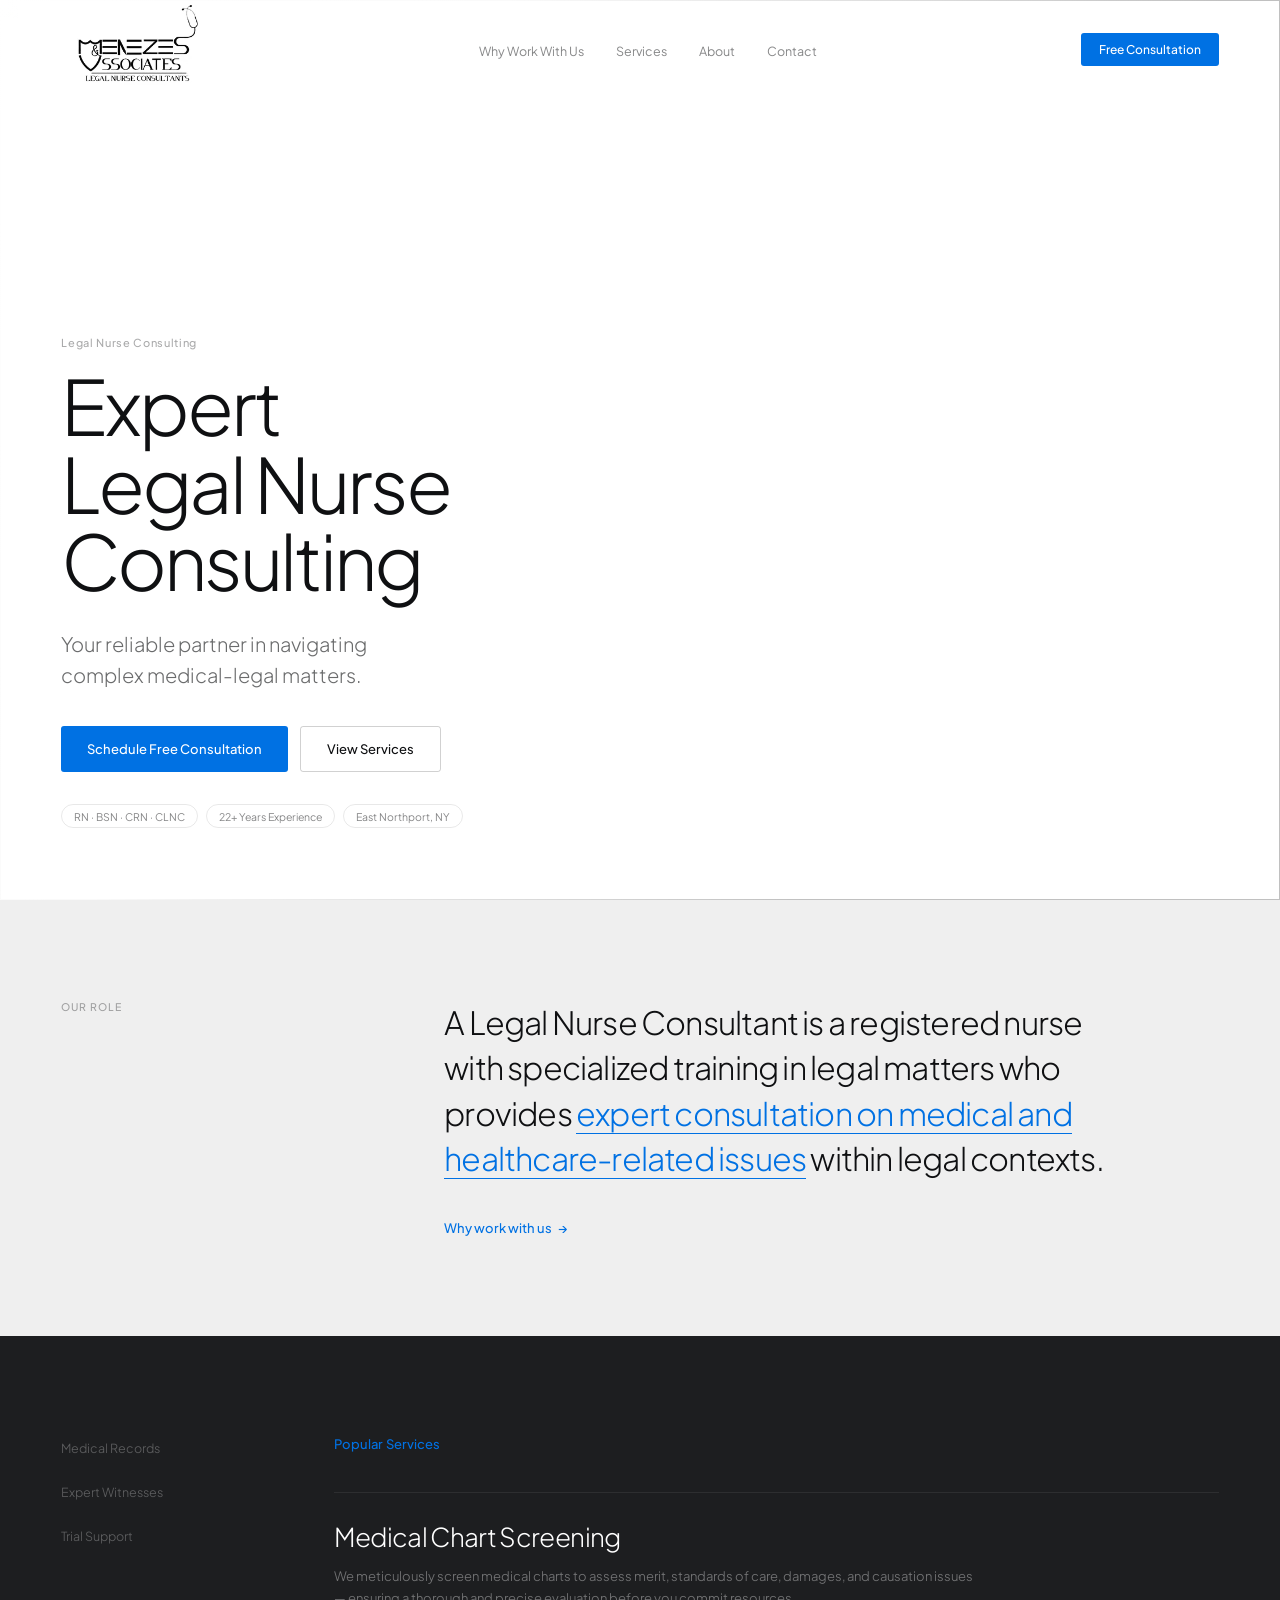
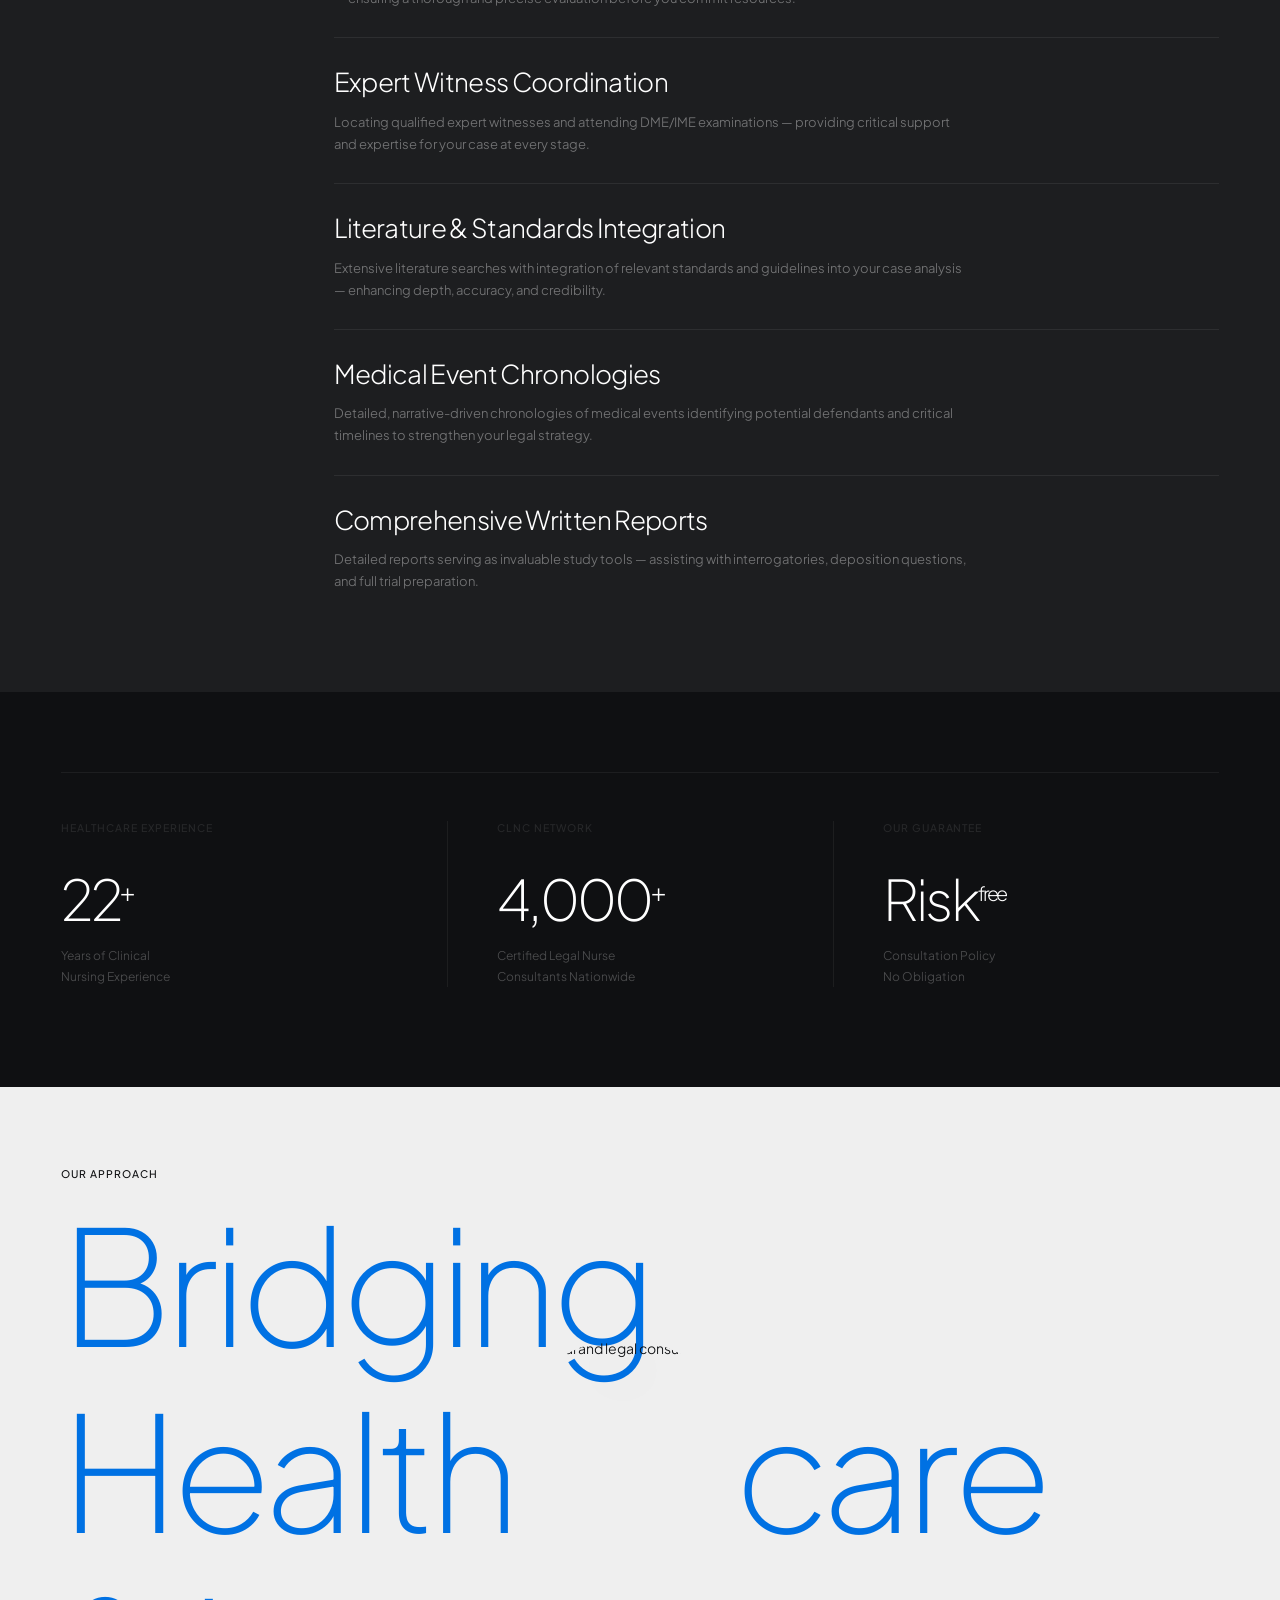
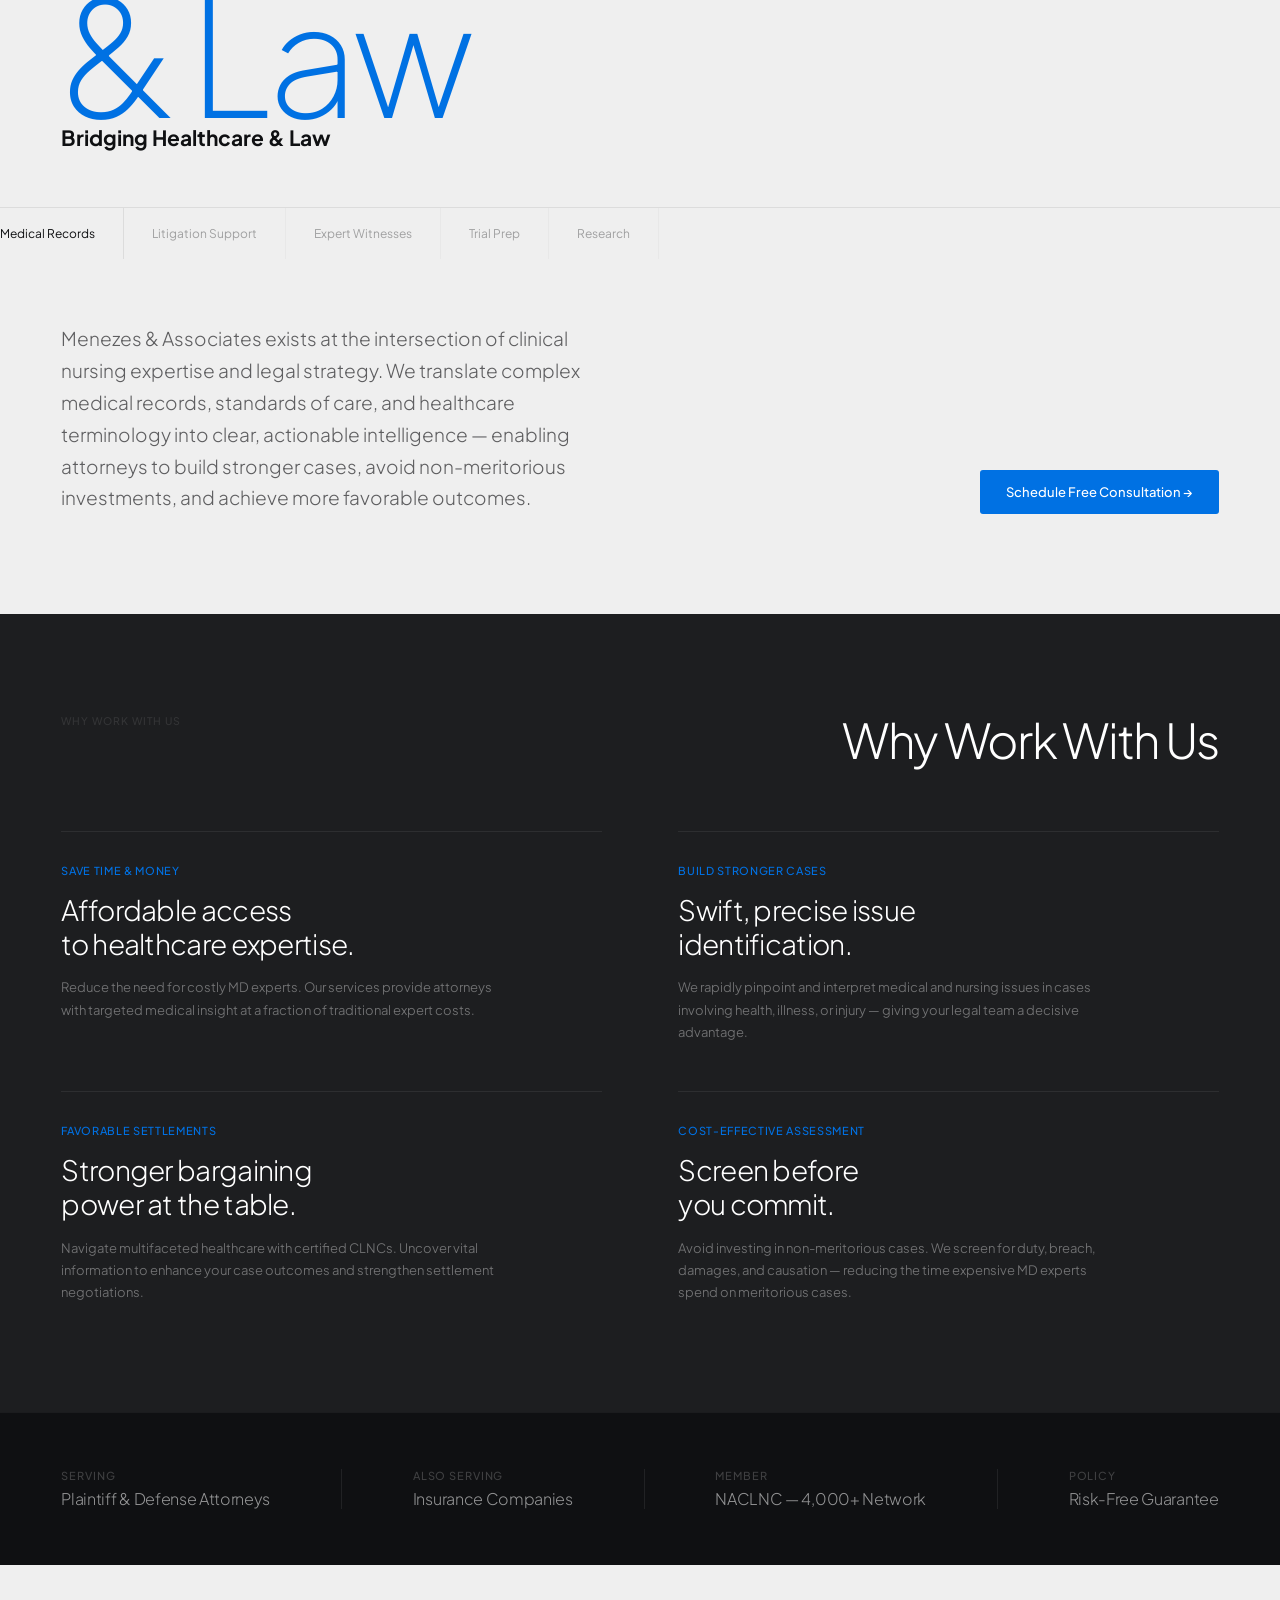
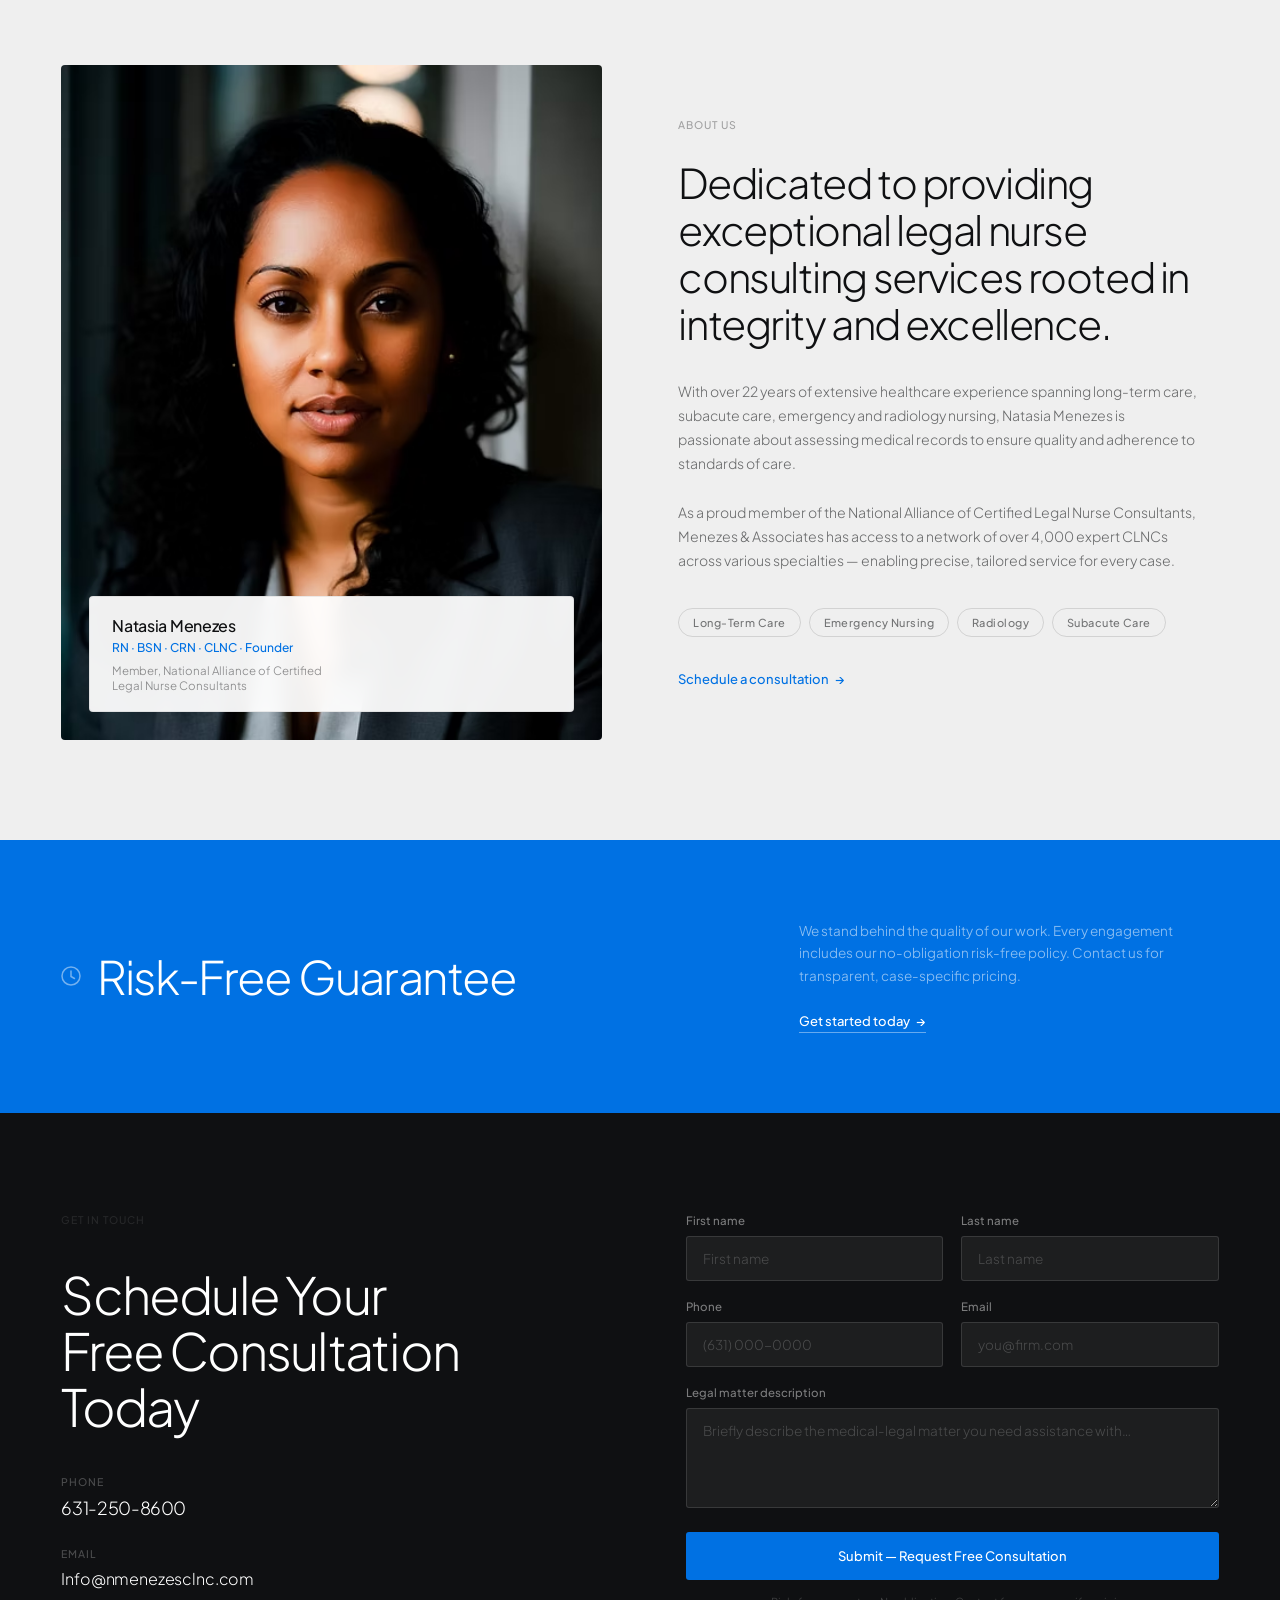
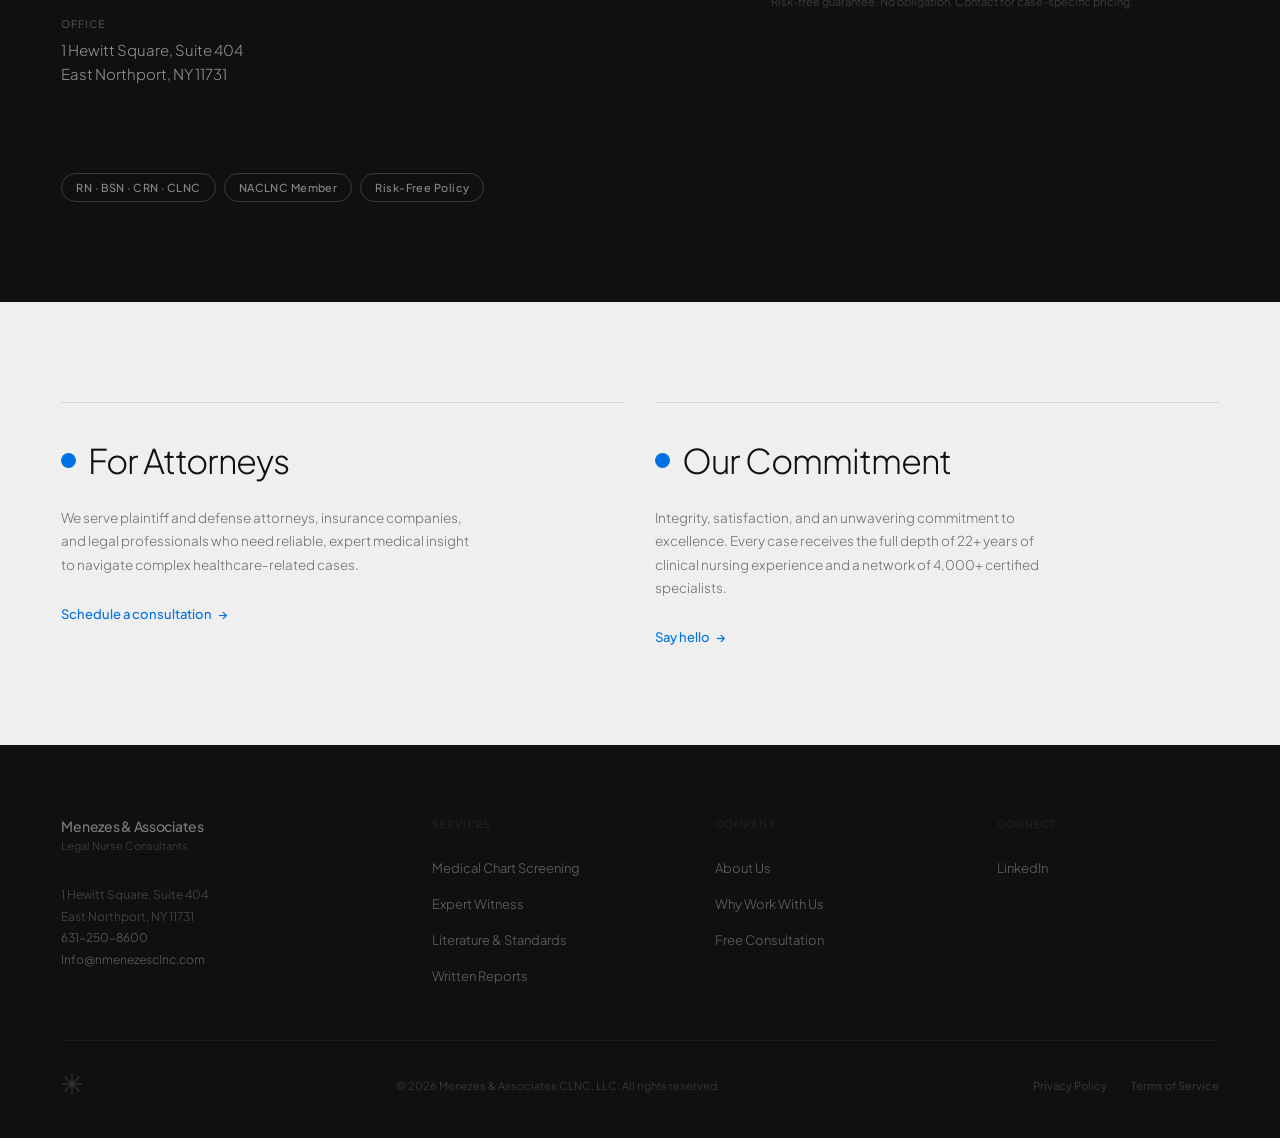
==== nmenezes/index.html @ a0b74c20 "Add files via upload" ====
<!DOCTYPE html>
<html lang="en">

<head>
  <meta charset="UTF-8">
  <meta name="viewport" content="width=device-width, initial-scale=1.0">
  <meta name="description"
    content="Menezes & Associates Legal Nurse Consultants — Expert medical-legal consultation bridging healthcare and the law. Over 22 years of clinical experience. East Northport, NY.">
  <meta property="og:title" content="Menezes & Associates — Expert Legal Nurse Consulting">
  <meta property="og:description"
    content="Your reliable partner in navigating complex medical-legal matters. Serving attorneys and legal professionals across New York.">
  <meta property="og:type" content="website">
  <meta name="twitter:card" content="summary_large_image">
  <title>Menezes & Associates — Expert Legal Nurse Consulting</title>

  <link rel="preconnect" href="https://fonts.googleapis.com">
  <link rel="preconnect" href="https://fonts.gstatic.com" crossorigin>
  <link
    href="https://fonts.googleapis.com/css2?family=Plus+Jakarta+Sans:ital,wght@0,200;0,300;0,400;0,500;0,600;1,300&display=swap"
    rel="stylesheet">

  <script src="https://cdn.tailwindcss.com"></script>
  <script>
    tailwind.config = {
      theme: {
        extend: {
          colors: {
            'm-blue': '#0071e3',
            'm-grey-dk': '#1d1e20',
            'm-grey-lt': '#efefef',
            'off-blk': '#0f1012',
            'off-wht': '#f2f2f4',
          },
          fontFamily: { base: ['"Plus Jakarta Sans"', 'sans-serif'] }
        }
      }
    }
  </script>

  <style>
    /* ── Tokens ── */
    :root {
      --color-blue: #0071e3;
      --color-greyDark: #1d1e20;
      --color-greyLight: #efefef;
      --color-offBlack: #0f1012;
      --color-offWhite: #f2f2f4;
      --color-white: #fff;
      --font-base: 'Plus Jakarta Sans', sans-serif;
      --header-height: 10rem;
      --outer: 4.7961630695vw;
    }

    *,
    *::before,
    *::after {
      box-sizing: border-box;
      margin: 0;
      padding: 0;
    }

    html {
      font-size: 10px;
      -webkit-font-smoothing: antialiased;
      scroll-behavior: smooth;
    }

    body {
      font-family: var(--font-base);
      font-size: 1.4rem;
      font-weight: 350;
      background-color: var(--color-greyLight);
      color: var(--color-offBlack);
      overscroll-behavior: none;
    }

    img {
      display: block;
      max-width: 100%;
      height: auto;
    }

    ul {
      list-style: none;
    }

    a {
      color: inherit;
      text-decoration: none;
    }

    /* ── Reveal ── */
    @media (prefers-reduced-motion: no-preference) {
      .reveal {
        opacity: 0;
        transform: translateY(22px);
        transition: opacity .75s cubic-bezier(.16, 1, .3, 1) var(--delay, 0ms),
          transform .75s cubic-bezier(.16, 1, .3, 1) var(--delay, 0ms);
      }

      .reveal.is-visible {
        opacity: 1;
        transform: translateY(0);
      }
    }

    @media (prefers-reduced-motion: reduce) {
      .reveal {
        opacity: 1;
        transform: none;
      }
    }

    /* ── Layout ── */
    .wrap {
      padding-left: var(--outer);
      padding-right: var(--outer);
    }

    /* ── Nav ── */
    .site-nav {
      position: fixed;
      inset: 0 0 auto 0;
      z-index: 100;
      height: var(--header-height);
      display: flex;
      align-items: center;
      justify-content: space-between;
      padding: 0 var(--outer);
      /* Start fully transparent — fades in when scrolled */
      background-color: transparent;
      backdrop-filter: none;
      -webkit-backdrop-filter: none;
      border-bottom: 1px solid transparent;
      transition: background-color .4s ease, backdrop-filter .4s ease,
        -webkit-backdrop-filter .4s ease, border-color .4s ease;
    }

    .site-nav.is-scrolled {
      background-color: rgba(239, 239, 239, 0.95);
      backdrop-filter: blur(14px);
      -webkit-backdrop-filter: blur(14px);
      border-bottom: 1px solid rgba(0, 0, 0, .06);
    }

    /* ── Logo ── */
    .nav-logo-link {
      display: flex;
      align-items: center;
      flex-shrink: 0;
      text-decoration: none;
    }

    .nav-logo-img {
      /* Source image is 272×159 px — display at proportional height that fits the nav */
      height: 9rem;
      /* 90px — comfortable legibility inside the 100px nav */
      width: auto;
      display: block;
      /* Invert white logo → dark so it reads on the light hero gradient and frosted grey nav */
      filter: invert(1);
      transition: opacity .18s;
    }

    .nav-logo-link:hover .nav-logo-img {
      opacity: .72;
    }

    /* On mobile, slightly smaller */
    @media (max-width: 767px) {
      .nav-logo-img {
        height: 7.5rem;
      }
    }

    .nav-links {
      display: flex;
      align-items: center;
      gap: 3.2rem;
    }

    .nav-links a {
      font-size: 1.25rem;
      font-weight: 400;
      color: var(--color-offBlack);
      opacity: .5;
      transition: opacity .18s;
    }

    .nav-links a:hover {
      opacity: 1;
    }

    .nav-cta {
      display: inline-flex;
      align-items: center;
      font-size: 1.2rem;
      font-weight: 500;
      color: var(--color-white);
      background: var(--color-blue);
      padding: .9rem 1.8rem;
      border-radius: .3rem;
      transition: opacity .18s;
    }

    .nav-cta:hover {
      opacity: .85;
    }

    /* Mobile */
    .hamburger {
      display: none;
      flex-direction: column;
      gap: 5px;
      background: none;
      border: none;
      cursor: pointer;
      padding: 6px;
    }

    .hamburger span {
      display: block;
      width: 20px;
      height: 1.5px;
      background: var(--color-offBlack);
      transition: transform .25s, opacity .25s;
    }

    @media (max-width: 860px) {

      .nav-links,
      .nav-cta {
        display: none;
      }

      .hamburger {
        display: flex;
      }
    }

    .mobile-menu {
      position: fixed;
      inset: var(--header-height) 0 0 0;
      z-index: 99;
      background-color: rgba(239, 239, 239, .97);
      backdrop-filter: blur(14px);
      display: flex;
      flex-direction: column;
      align-items: flex-start;
      gap: 3.2rem;
      padding: 4rem var(--outer);
      transform: translateX(100%);
      transition: transform .3s cubic-bezier(.16, 1, .3, 1);
    }

    .mobile-menu.open {
      transform: translateX(0);
    }

    .mobile-menu a {
      font-size: 2.2rem;
      font-weight: 300;
      letter-spacing: -.03em;
      color: var(--color-offBlack);
      opacity: .65;
      transition: opacity .18s;
    }

    .mobile-menu a:hover {
      opacity: 1;
    }

    .mobile-menu .mob-cta {
      font-size: 1.5rem;
      color: var(--color-white) !important;
      opacity: 1 !important;
      background: var(--color-blue);
      padding: 1.2rem 2.4rem;
      border-radius: .3rem;
    }

    /* ── Hero ── */
    .hero {
      /* No padding-top — image fills from absolute top, behind transparent nav */
      min-height: 100svh;
      background-color: var(--color-white);
      position: relative;
      overflow: hidden;
    }

    .hero-img-wrap {
      position: absolute;
      inset: 0;
    }

    .hero-img-wrap img {
      width: 100%;
      height: 100%;
      object-fit: cover;
      object-position: 70% 25%;
    }

    .hero-img-wrap::after {
      content: '';
      position: absolute;
      inset: 0;
      background: linear-gradient(115deg,
          rgba(255, 255, 255, 1.0) 0%,
          rgba(255, 255, 255, .92) 30%,
          rgba(255, 255, 255, .42) 55%,
          rgba(255, 255, 255, .0) 72%);
    }

    .hero-content {
      position: relative;
      z-index: 2;
      display: flex;
      flex-direction: column;
      justify-content: flex-end;
      /* Push text content below nav while image fills the full viewport */
      min-height: 100svh;
      padding-top: calc(var(--header-height) + 2rem);
      padding-bottom: 7.2rem;
    }

    /* ── Shared labels / atoms ── */
    .section-label {
      font-size: 1.05rem;
      font-weight: 500;
      letter-spacing: .09em;
      text-transform: uppercase;
      opacity: .35;
    }

    .tag {
      display: inline-block;
      font-size: 1.05rem;
      font-weight: 400;
      color: var(--color-offBlack);
      opacity: .5;
      padding: .45rem 1.2rem;
      border: 1px solid rgba(0, 0, 0, .18);
      border-radius: 10rem;
    }

    .tag-dark {
      display: inline-block;
      font-size: 1.05rem;
      font-weight: 400;
      color: rgba(255, 255, 255, .5);
      padding: .45rem 1.2rem;
      border: 1px solid rgba(255, 255, 255, .18);
      border-radius: 10rem;
    }

    .arrow-link {
      display: inline-flex;
      align-items: center;
      gap: .6rem;
      font-size: 1.3rem;
      font-weight: 500;
      color: var(--color-blue);
      transition: gap .18s;
    }

    .arrow-link:hover {
      gap: 1.2rem;
    }

    .arrow-link-wht {
      color: var(--color-white);
      border-bottom: 1px solid rgba(255, 255, 255, .4);
      padding-bottom: .3rem;
    }

    .btn-blue {
      display: inline-flex;
      align-items: center;
      gap: .8rem;
      font-family: var(--font-base);
      font-size: 1.3rem;
      font-weight: 500;
      color: var(--color-white);
      background: var(--color-blue);
      padding: 1.4rem 2.6rem;
      border: none;
      border-radius: .3rem;
      cursor: pointer;
      text-decoration: none;
      transition: opacity .18s;
    }

    .btn-blue:hover {
      opacity: .84;
    }

    .btn-outline-wht {
      display: inline-flex;
      align-items: center;
      gap: .8rem;
      font-family: var(--font-base);
      font-size: 1.3rem;
      font-weight: 500;
      color: var(--color-white);
      padding: 1.4rem 2.6rem;
      border: 1.5px solid rgba(255, 255, 255, .4);
      border-radius: .3rem;
      cursor: pointer;
      text-decoration: none;
      transition: border-color .18s;
    }

    .btn-outline-wht:hover {
      border-color: rgba(255, 255, 255, .9);
    }

    /* ── Service items ── */
    .service-item {
      border-top: 1px solid rgba(255, 255, 255, .07);
      padding-top: 2.8rem;
    }

    .service-item+.service-item {
      margin-top: 2.8rem;
    }

    /* ── Stat cols ── */
    .stat-col+.stat-col {
      border-left: 1px solid rgba(255, 255, 255, .06);
      padding-left: calc(var(--outer) * .8);
    }

    /* ── Display type section ── */
    .display-giant {
      font-size: clamp(6.8rem, 12.5vw, 17rem);
      font-weight: 200;
      line-height: .88;
      letter-spacing: -.045em;
      color: var(--color-blue);
      user-select: none;
    }

    /* ── Tab bar ── */
    .tab-bar {
      display: flex;
      border-top: 1px solid rgba(0, 0, 0, .08);
      overflow-x: auto;
      scrollbar-width: none;
    }

    .tab-bar::-webkit-scrollbar {
      display: none;
    }

    .tab-btn {
      flex-shrink: 0;
      font-family: var(--font-base);
      font-size: 1.2rem;
      font-weight: 400;
      color: var(--color-offBlack);
      opacity: .35;
      padding: 1.8rem 2.8rem;
      background: none;
      border: none;
      border-right: 1px solid rgba(0, 0, 0, .08);
      cursor: pointer;
      transition: opacity .18s;
    }

    .tab-btn:first-child {
      border-left: none;
      padding-left: 0;
    }

    .tab-btn.active,
    .tab-btn:hover {
      opacity: 1;
    }

    /* ── Why cards ── */
    .why-card {
      border-top: 1px solid rgba(255, 255, 255, .07);
      padding-top: 3.2rem;
      padding-bottom: .8rem;
    }

    /* ── Form ── */
    .form-field {
      display: flex;
      flex-direction: column;
      gap: .8rem;
    }

    .form-field label {
      font-size: 1.15rem;
      font-weight: 500;
      color: rgba(255, 255, 255, .45);
    }

    .form-field input,
    .form-field textarea,
    .form-field select {
      font-family: var(--font-base);
      font-size: 1.35rem;
      font-weight: 300;
      color: var(--color-white);
      background: rgba(255, 255, 255, .06);
      border: 1.5px solid rgba(255, 255, 255, .12);
      border-radius: .3rem;
      padding: 1.3rem 1.6rem;
      outline: none;
      width: 100%;
      transition: border-color .18s;
      -webkit-appearance: none;
      appearance: none;
    }

    .form-field input::placeholder,
    .form-field textarea::placeholder {
      color: rgba(255, 255, 255, .2);
    }

    .form-field input:focus,
    .form-field textarea:focus,
    .form-field select:focus {
      border-color: rgba(0, 113, 227, .7);
    }

    .form-field textarea {
      resize: vertical;
      min-height: 10rem;
    }

    /* ── Blue section ── */
    .blue-section {
      background-color: var(--color-blue);
    }

    /* ── Mobile responsive ── */
    @media (max-width: 767px) {
      :root {
        --outer: 5.5vw;
      }

      /* All 2-col grids → single column */
      .g-2col,
      .g-services,
      .g-approach,
      .g-about,
      .g-contact,
      .g-attorney,
      .g-approach-desc {
        grid-template-columns: 1fr !important;
        gap: 4rem !important;
      }

      /* Services sidebar hidden on mobile */
      .services-sidebar {
        display: none !important;
      }

      /* Stats: single column */
      .g-stats {
        grid-template-columns: 1fr !important;
      }

      .stat-col+.stat-col {
        border-left: none !important;
        padding-left: 0 !important;
        border-top: 1px solid rgba(255, 255, 255, .07) !important;
        padding-top: 3.2rem !important;
        margin-top: 1.6rem !important;
      }

      /* Why work: single column */
      .g-why {
        grid-template-columns: 1fr !important;
      }

      .why-card {
        margin-top: 0 !important;
      }

      /* Trust strip: stack */
      .trust-inner {
        flex-direction: column !important;
        gap: 2.4rem !important;
      }

      .trust-div {
        display: none !important;
      }

      /* Form inline rows: single column */
      .form-row {
        grid-template-columns: 1fr !important;
        gap: 1.4rem !important;
      }

      /* Footer grid: 2-col on mobile */
      .g-footer {
        grid-template-columns: 1fr 1fr !important;
        gap: 3.2rem !important;
      }

      /* Display type section: shrink font */
      .display-giant {
        font-size: clamp(4rem, 10.5vw, 7rem) !important;
      }

      /* Approach description: stack */
      .g-approach-desc {
        grid-template-columns: 1fr !important;
        gap: 3.2rem !important;
      }

      .approach-cta-wrap {
        justify-content: flex-start !important;
      }

      /* About portrait: square crop on mobile */
      .about-portrait {
        aspect-ratio: 3 / 4 !important;
      }

      /* Credential badge: leave portrait, appear just below it on mobile */
      .about-badge {
        position: relative !important;
        bottom: auto !important;
        left: auto !important;
        right: auto !important;
        margin: -5.6rem 1.6rem 0 !important;
        padding: 1.4rem 1.8rem !important;
        box-shadow: 0 6px 28px rgba(0, 0, 0, .1);
      }

      /* Hero: ensure text is fully visible */
      .hero-content {
        padding-bottom: 5.6rem;
      }

      /* Sections: tighter padding on mobile */
      .sect-pad {
        padding-top: 7.2rem !important;
        padding-bottom: 7.2rem !important;
      }

      /* Nav logo: already handled by the dedicated media query above */

      /* Contact info: smaller type */
      .contact-phone {
        font-size: 1.5rem !important;
      }

      .contact-email {
        font-size: 1.35rem !important;
      }

      /* Credential badges: wrap freely */
      .cred-row {
        flex-wrap: wrap !important;
        gap: .6rem !important;
      }
    }

    @media (max-width: 520px) {
      .g-footer {
        grid-template-columns: 1fr !important;
      }

      .footer-legal {
        flex-direction: column !important;
        align-items: flex-start !important;
        gap: 1.2rem !important;
      }
    }

    /* ── Credential badge ── */
    .cred-badge {
      display: inline-flex;
      align-items: center;
      gap: .8rem;
      font-size: 1.1rem;
      font-weight: 500;
      letter-spacing: .04em;
      color: rgba(15, 16, 18, .55);
      padding: .7rem 1.4rem;
      border: 1px solid rgba(0, 0, 0, .12);
      border-radius: 10rem;
    }

    .cred-badge-wht {
      color: rgba(255, 255, 255, .5);
      border-color: rgba(255, 255, 255, .18);
    }
  </style>
</head>

<body>

  <!-- ====================================================================
       NAVIGATION
       ==================================================================== -->
  <header class="site-nav" id="site-header">

    <a href="./index.html" class="nav-logo-link" aria-label="Menezes &amp; Associates — Home">
      <img src="./images/Logo_shadow_white.avif" alt="Menezes &amp; Associates Legal Nurse Consultants"
        class="nav-logo-img">
    </a>

    <nav aria-label="Primary">
      <ul class="nav-links">
        <li><a href="#why">Why Work With Us</a></li>
        <li><a href="#services">Services</a></li>
        <li><a href="#about">About</a></li>
        <li><a href="#contact">Contact</a></li>
      </ul>
    </nav>

    <a href="#contact" class="nav-cta">Free Consultation</a>

    <button class="hamburger" id="hamburger" aria-label="Open menu" aria-expanded="false">
      <span></span><span></span><span></span>
    </button>
  </header>

  <nav class="mobile-menu" id="mobile-menu" aria-hidden="true">
    <a href="#why">Why Work With Us</a>
    <a href="#services">Services</a>
    <a href="#about">About</a>
    <a href="#contact">Contact</a>
    <a href="#contact" class="mob-cta">Free Consultation</a>
  </nav>

  <main>

    <!-- ====================================================================
         HERO
         ==================================================================== -->
    <section class="hero" aria-label="Hero">

      <div class="hero-img-wrap" aria-hidden="true">
        <img src="./images/b6176a_ec1d0b5979354c5b90af62c418ccef4f~mv2.avif" alt="" fetchpriority="high">
      </div>

      <div class="hero-content wrap">
        <p
          style="font-size:1.1rem;font-weight:500;letter-spacing:.06em;color:var(--color-offBlack);opacity:.35;margin-bottom:1.8rem;">
          Legal Nurse Consulting
        </p>
        <h1
          style="font-size:clamp(3.8rem,6.4vw,7.6rem);font-weight:300;letter-spacing:-.04em;line-height:1.02;color:var(--color-offBlack);margin-bottom:2.8rem;max-width:70rem;">
          Expert<br>Legal Nurse<br>Consulting
        </h1>
        <p
          style="font-size:clamp(1.5rem,1.9vw,2rem);font-weight:300;color:rgba(15,16,18,.62);line-height:1.55;max-width:48rem;margin-bottom:3.6rem;">
          Your reliable partner in navigating<br>complex medical-legal matters.
        </p>
        <div style="display:flex;flex-wrap:wrap;gap:1.2rem;margin-bottom:3.2rem;">
          <a href="#contact" class="btn-blue">Schedule Free Consultation</a>
          <a href="#services"
            style="display:inline-flex;align-items:center;gap:.8rem;font-family:var(--font-base);font-size:1.3rem;font-weight:500;color:var(--color-offBlack);padding:1.4rem 2.6rem;border:1.5px solid rgba(0,0,0,.18);border-radius:.3rem;text-decoration:none;transition:border-color .18s;"
            onmouseover="this.style.borderColor='rgba(0,0,0,.55)'"
            onmouseout="this.style.borderColor='rgba(0,0,0,.18)'">View Services</a>
        </div>
        <div style="display:flex;flex-wrap:wrap;gap:.8rem;">
          <span class="tag">RN · BSN · CRN · CLNC</span>
          <span class="tag">22+ Years Experience</span>
          <span class="tag">East Northport, NY</span>
        </div>
      </div>

    </section>

    <!-- ====================================================================
         MISSION / INTRO
         ==================================================================== -->
    <section style="background-color:var(--color-greyLight);padding:10rem 0;" aria-label="Mission">
      <div class="wrap g-2col"
        style="display:grid;grid-template-columns:1fr 2.2fr;gap:2.4vw;align-items:start;max-width:1800px;">

        <div class="reveal">
          <p class="section-label">Our Role</p>
        </div>

        <div class="reveal" style="--delay:80ms;">
          <p
            style="font-size:clamp(1.9rem,2.6vw,3.2rem);font-weight:300;line-height:1.42;letter-spacing:-.025em;color:var(--color-offBlack);margin-bottom:3.6rem;max-width:68rem;">
            A Legal Nurse Consultant is a registered nurse with specialized training in legal matters who provides
            <a href="#services" style="color:var(--color-blue);border-bottom:1px solid currentColor;">expert
              consultation on medical and healthcare-related issues</a>
            within legal contexts.
          </p>
          <a href="#why" class="arrow-link">
            Why work with us <span aria-hidden="true">→</span>
          </a>
        </div>

      </div>
    </section>

    <!-- ====================================================================
         SERVICES
         ==================================================================== -->
    <section id="services" style="background-color:var(--color-greyDark);padding:10rem 0;"
      aria-labelledby="services-heading">
      <div class="wrap g-services"
        style="display:grid;grid-template-columns:18rem 1fr;gap:calc(2.4vw * 3);max-width:1800px;">

        <nav aria-label="Service categories" class="reveal services-sidebar">
          <ul style="display:flex;flex-direction:column;gap:2.8rem;padding-top:.4rem;">
            <li style="font-size:1.25rem;color:rgba(255,255,255,.28);">Medical Records</li>
            <li style="font-size:1.25rem;color:rgba(255,255,255,.28);">Expert Witnesses</li>
            <li style="font-size:1.25rem;color:rgba(255,255,255,.28);">Trial Support</li>
          </ul>
        </nav>

        <div class="reveal" style="--delay:80ms;">
          <p id="services-heading"
            style="font-size:1.3rem;font-weight:500;color:var(--color-blue);margin-bottom:4rem;letter-spacing:.01em;">
            Popular Services</p>
          <ul>

            <li class="service-item">
              <p
                style="font-size:clamp(1.6rem,2.2vw,2.6rem);font-weight:300;color:var(--color-white);letter-spacing:-.025em;line-height:1.25;margin-bottom:1.2rem;">
                Medical Chart Screening</p>
              <p style="font-size:1.3rem;color:rgba(255,255,255,.38);line-height:1.7;max-width:64rem;">We meticulously
                screen medical charts to assess merit, standards of care, damages, and causation issues — ensuring a
                thorough and precise evaluation before you commit resources.</p>
            </li>

            <li class="service-item">
              <p
                style="font-size:clamp(1.6rem,2.2vw,2.6rem);font-weight:300;color:var(--color-white);letter-spacing:-.025em;line-height:1.25;margin-bottom:1.2rem;">
                Expert Witness Coordination</p>
              <p style="font-size:1.3rem;color:rgba(255,255,255,.38);line-height:1.7;max-width:64rem;">Locating
                qualified expert witnesses and attending DME/IME examinations — providing critical support and expertise
                for your case at every stage.</p>
            </li>

            <li class="service-item">
              <p
                style="font-size:clamp(1.6rem,2.2vw,2.6rem);font-weight:300;color:var(--color-white);letter-spacing:-.025em;line-height:1.25;margin-bottom:1.2rem;">
                Literature &amp; Standards Integration</p>
              <p style="font-size:1.3rem;color:rgba(255,255,255,.38);line-height:1.7;max-width:64rem;">Extensive
                literature searches with integration of relevant standards and guidelines into your case analysis —
                enhancing depth, accuracy, and credibility.</p>
            </li>

            <li class="service-item">
              <p
                style="font-size:clamp(1.6rem,2.2vw,2.6rem);font-weight:300;color:var(--color-white);letter-spacing:-.025em;line-height:1.25;margin-bottom:1.2rem;">
                Medical Event Chronologies</p>
              <p style="font-size:1.3rem;color:rgba(255,255,255,.38);line-height:1.7;max-width:64rem;">Detailed,
                narrative-driven chronologies of medical events identifying potential defendants and critical timelines
                to strengthen your legal strategy.</p>
            </li>

            <li class="service-item">
              <p
                style="font-size:clamp(1.6rem,2.2vw,2.6rem);font-weight:300;color:var(--color-white);letter-spacing:-.025em;line-height:1.25;margin-bottom:1.2rem;">
                Comprehensive Written Reports</p>
              <p style="font-size:1.3rem;color:rgba(255,255,255,.38);line-height:1.7;max-width:64rem;">Detailed reports
                serving as invaluable study tools — assisting with interrogatories, deposition questions, and full trial
                preparation.</p>
            </li>

          </ul>
        </div>

      </div>
    </section>

    <!-- ====================================================================
         NETWORK STATS
         ==================================================================== -->
    <section style="background-color:var(--color-offBlack);padding:8rem 0 10rem;">
      <div class="wrap" style="max-width:1800px;">
        <div class="g-stats"
          style="display:grid;grid-template-columns:repeat(3,1fr);gap:0;border-top:1px solid rgba(255,255,255,.06);padding-top:4.8rem;">

          <div class="reveal stat-col" style="padding-right:calc(var(--outer)*.8);">
            <p class="section-label" style="color:rgba(255,255,255,.28);margin-bottom:3.6rem;">Healthcare Experience</p>
            <p
              style="font-size:clamp(3.2rem,4.5vw,5.6rem);font-weight:200;letter-spacing:-.05em;line-height:1;color:var(--color-white);">
              22<sup style="font-size:.45em;vertical-align:super;font-weight:300;">+</sup></p>
            <p style="font-size:1.2rem;color:rgba(255,255,255,.25);margin-top:2rem;line-height:1.7;">Years of
              Clinical<br>Nursing Experience</p>
          </div>

          <div class="reveal stat-col"
            style="--delay:80ms;padding-left:calc(var(--outer)*.8);padding-right:calc(var(--outer)*.8);">
            <p class="section-label" style="color:rgba(255,255,255,.28);margin-bottom:3.6rem;">CLNC Network</p>
            <p
              style="font-size:clamp(3.2rem,4.5vw,5.6rem);font-weight:200;letter-spacing:-.05em;line-height:1;color:var(--color-white);">
              4,000<sup style="font-size:.45em;vertical-align:super;font-weight:300;">+</sup></p>
            <p style="font-size:1.2rem;color:rgba(255,255,255,.25);margin-top:2rem;line-height:1.7;">Certified Legal
              Nurse<br>Consultants Nationwide</p>
          </div>

          <div class="reveal stat-col" style="--delay:160ms;padding-left:calc(var(--outer)*.8);">
            <p class="section-label" style="color:rgba(255,255,255,.28);margin-bottom:3.6rem;">Our Guarantee</p>
            <p
              style="font-size:clamp(3.2rem,4.5vw,5.6rem);font-weight:200;letter-spacing:-.05em;line-height:1;color:var(--color-white);">
              Risk<sup style="font-size:.35em;vertical-align:super;font-weight:300;">free</sup></p>
            <p style="font-size:1.2rem;color:rgba(255,255,255,.25);margin-top:2rem;line-height:1.7;">Consultation
              Policy<br>No Obligation</p>
          </div>

        </div>
      </div>
    </section>

    <!-- ====================================================================
         DISPLAY TYPE — "BRIDGING HEALTHCARE & LAW"
         ==================================================================== -->
    <section style="background-color:var(--color-greyLight);padding-top:8rem;" aria-label="Approach">

      <div class="wrap" style="margin-bottom:3.2rem;">
        <p class="section-label reveal">Our Approach</p>
      </div>

      <div class="wrap" style="position:relative;overflow:visible;">
        <div class="display-giant reveal" aria-hidden="true">Bridging</div>

        <div style="position:relative;display:flex;align-items:center;">
          <div class="display-giant reveal" style="--delay:60ms;" aria-hidden="true">Health</div>

          <div class="reveal"
            style="--delay:100ms;position:relative;z-index:2;width:clamp(13rem,18vw,24rem);flex-shrink:0;margin:0 -.5rem;transform:translateY(-6%);">
            <img src="https://images.unsplash.com/photo-1505751172876-fa1923c5c528?w=600&q=80&auto=format&fit=crop"
              alt="Medical and legal consultation" loading="lazy" width="600" height="600"
              style="width:100%;aspect-ratio:1;object-fit:cover;border-radius:50%;filter:drop-shadow(0 20px 44px rgba(0,0,0,.15));">
          </div>

          <div class="display-giant reveal" style="--delay:80ms;" aria-hidden="true">care</div>
        </div>

        <div class="display-giant reveal" style="--delay:120ms;" aria-hidden="true">&amp; Law</div>

        <h2 class="sr-only">Bridging Healthcare &amp; Law</h2>
      </div>

      <!-- Approach tabs -->
      <div class="tab-bar reveal" style="margin-top:5.6rem;--delay:140ms;" role="tablist"
        aria-label="Approach categories">
        <button class="tab-btn active" role="tab" aria-selected="true">Medical Records</button>
        <button class="tab-btn" role="tab" aria-selected="false">Litigation Support</button>
        <button class="tab-btn" role="tab" aria-selected="false">Expert Witnesses</button>
        <button class="tab-btn" role="tab" aria-selected="false">Trial Prep</button>
        <button class="tab-btn" role="tab" aria-selected="false">Research</button>
      </div>
    </section>

    <!-- ====================================================================
         APPROACH DESCRIPTION
         ==================================================================== -->
    <section style="background-color:var(--color-greyLight);padding:6.4rem 0 10rem;">
      <div class="wrap g-approach-desc"
        style="display:grid;grid-template-columns:1fr 1fr;gap:calc(2.4vw * 2.5);align-items:end;max-width:1800px;">
        <p class="reveal"
          style="font-size:clamp(1.4rem,1.75vw,1.9rem);font-weight:300;line-height:1.68;color:rgba(15,16,18,.65);max-width:55rem;">
          Menezes &amp; Associates exists at the intersection of clinical nursing expertise and legal strategy. We
          translate complex medical records, standards of care, and healthcare terminology into clear, actionable
          intelligence — enabling attorneys to build stronger cases, avoid non-meritorious investments, and achieve more
          favorable outcomes.
        </p>
        <div class="reveal approach-cta-wrap"
          style="--delay:80ms;display:flex;justify-content:flex-end;align-items:flex-end;">
          <a href="#contact" class="btn-blue">Schedule Free Consultation →</a>
        </div>
      </div>
    </section>

    <!-- ====================================================================
         WHY WORK WITH US
         ==================================================================== -->
    <section id="why" style="background-color:var(--color-greyDark);padding:10rem 0;" aria-labelledby="why-heading">
      <div class="wrap" style="max-width:1800px;">

        <div
          style="display:flex;align-items:flex-start;justify-content:space-between;flex-wrap:wrap;gap:2.4rem;margin-bottom:6.4rem;">
          <p class="section-label" style="color:rgba(255,255,255,.28);">Why Work With Us</p>
          <h2 id="why-heading" class="reveal"
            style="font-size:clamp(2.6rem,3.8vw,4.8rem);font-weight:300;letter-spacing:-.035em;line-height:1.1;color:var(--color-white);max-width:56rem;">
            Why Work With Us
          </h2>
        </div>

        <div class="g-why" style="display:grid;grid-template-columns:repeat(2,1fr);gap:0 calc(2.4vw * 2.5);">

          <div class="why-card reveal">
            <p
              style="font-size:1.1rem;font-weight:500;letter-spacing:.06em;text-transform:uppercase;color:var(--color-blue);margin-bottom:1.6rem;">
              Save Time &amp; Money</p>
            <h3
              style="font-size:clamp(1.8rem,2.4vw,2.8rem);font-weight:300;color:var(--color-white);letter-spacing:-.025em;line-height:1.2;margin-bottom:1.6rem;">
              Affordable access<br>to healthcare expertise.</h3>
            <p style="font-size:1.3rem;color:rgba(255,255,255,.38);line-height:1.72;max-width:44rem;">Reduce the need
              for costly MD experts. Our services provide attorneys with targeted medical insight at a fraction of
              traditional expert costs.</p>
          </div>

          <div class="why-card reveal" style="--delay:80ms;">
            <p
              style="font-size:1.1rem;font-weight:500;letter-spacing:.06em;text-transform:uppercase;color:var(--color-blue);margin-bottom:1.6rem;">
              Build Stronger Cases</p>
            <h3
              style="font-size:clamp(1.8rem,2.4vw,2.8rem);font-weight:300;color:var(--color-white);letter-spacing:-.025em;line-height:1.2;margin-bottom:1.6rem;">
              Swift, precise issue<br>identification.</h3>
            <p style="font-size:1.3rem;color:rgba(255,255,255,.38);line-height:1.72;max-width:44rem;">We rapidly
              pinpoint and interpret medical and nursing issues in cases involving health, illness, or injury — giving
              your legal team a decisive advantage.</p>
          </div>

          <div class="why-card reveal" style="--delay:100ms;margin-top:4rem;">
            <p
              style="font-size:1.1rem;font-weight:500;letter-spacing:.06em;text-transform:uppercase;color:var(--color-blue);margin-bottom:1.6rem;">
              Favorable Settlements</p>
            <h3
              style="font-size:clamp(1.8rem,2.4vw,2.8rem);font-weight:300;color:var(--color-white);letter-spacing:-.025em;line-height:1.2;margin-bottom:1.6rem;">
              Stronger bargaining<br>power at the table.</h3>
            <p style="font-size:1.3rem;color:rgba(255,255,255,.38);line-height:1.72;max-width:44rem;">Navigate
              multifaceted healthcare with certified CLNCs. Uncover vital information to enhance your case outcomes and
              strengthen settlement negotiations.</p>
          </div>

          <div class="why-card reveal" style="--delay:180ms;margin-top:4rem;">
            <p
              style="font-size:1.1rem;font-weight:500;letter-spacing:.06em;text-transform:uppercase;color:var(--color-blue);margin-bottom:1.6rem;">
              Cost-Effective Assessment</p>
            <h3
              style="font-size:clamp(1.8rem,2.4vw,2.8rem);font-weight:300;color:var(--color-white);letter-spacing:-.025em;line-height:1.2;margin-bottom:1.6rem;">
              Screen before<br>you commit.</h3>
            <p style="font-size:1.3rem;color:rgba(255,255,255,.38);line-height:1.72;max-width:44rem;">Avoid investing in
              non-meritorious cases. We screen for duty, breach, damages, and causation — reducing the time expensive MD
              experts spend on meritorious cases.</p>
          </div>

        </div>
      </div>
    </section>

    <!-- ====================================================================
         TRUST STRIP
         ==================================================================== -->
    <section style="background-color:var(--color-offBlack);padding:5.6rem 0;border-top:1px solid rgba(255,255,255,.05);"
      aria-label="Trust signals">
      <div class="wrap reveal trust-inner"
        style="display:flex;align-items:center;justify-content:space-between;flex-wrap:wrap;gap:3.2rem;max-width:1800px;">
        <div style="display:flex;flex-direction:column;gap:.6rem;">
          <p
            style="font-size:1.1rem;font-weight:500;letter-spacing:.08em;text-transform:uppercase;color:rgba(255,255,255,.2);">
            Serving</p>
          <p style="font-size:1.6rem;font-weight:300;color:rgba(255,255,255,.55);letter-spacing:-.02em;">Plaintiff &amp;
            Defense Attorneys</p>
        </div>
        <div class="trust-div" style="width:1px;height:4rem;background:rgba(255,255,255,.08);flex-shrink:0;"
          aria-hidden="true"></div>
        <div style="display:flex;flex-direction:column;gap:.6rem;">
          <p
            style="font-size:1.1rem;font-weight:500;letter-spacing:.08em;text-transform:uppercase;color:rgba(255,255,255,.2);">
            Also Serving</p>
          <p style="font-size:1.6rem;font-weight:300;color:rgba(255,255,255,.55);letter-spacing:-.02em;">Insurance
            Companies</p>
        </div>
        <div class="trust-div" style="width:1px;height:4rem;background:rgba(255,255,255,.08);flex-shrink:0;"
          aria-hidden="true"></div>
        <div style="display:flex;flex-direction:column;gap:.6rem;">
          <p
            style="font-size:1.1rem;font-weight:500;letter-spacing:.08em;text-transform:uppercase;color:rgba(255,255,255,.2);">
            Member</p>
          <p style="font-size:1.6rem;font-weight:300;color:rgba(255,255,255,.55);letter-spacing:-.02em;">NACLNC &mdash;
            4,000+ Network</p>
        </div>
        <div class="trust-div" style="width:1px;height:4rem;background:rgba(255,255,255,.08);flex-shrink:0;"
          aria-hidden="true"></div>
        <div style="display:flex;flex-direction:column;gap:.6rem;">
          <p
            style="font-size:1.1rem;font-weight:500;letter-spacing:.08em;text-transform:uppercase;color:rgba(255,255,255,.2);">
            Policy</p>
          <p style="font-size:1.6rem;font-weight:300;color:rgba(255,255,255,.55);letter-spacing:-.02em;">Risk-Free
            Guarantee</p>
        </div>
      </div>
    </section>

    <!-- ====================================================================
         ABOUT NATASIA
         ==================================================================== -->
    <section id="about" style="background-color:var(--color-greyLight);padding:10rem 0;"
      aria-labelledby="about-heading">
      <div class="wrap g-about"
        style="display:grid;grid-template-columns:1fr 1fr;gap:calc(2.4vw * 2.5);align-items:center;max-width:1800px;">

        <!-- Portrait image -->
        <div class="reveal" style="position:relative;">
          <div class="about-portrait"
            style="aspect-ratio:4/5;overflow:hidden;border-radius:.4rem;background:var(--color-offWhite);">
            <img src="./images/IMG_4095.avif"
              alt="Natasia Menezes, RN, BSN, CRN, CLNC — Founder of Menezes & Associates" loading="lazy"
              style="width:100%;height:100%;object-fit:cover;object-position:center top;">
          </div>
          <!-- Floating credential badge -->
          <div class="about-badge"
            style="position:absolute;bottom:2.8rem;left:2.8rem;right:2.8rem;background:rgba(255,255,255,.94);backdrop-filter:blur(10px);-webkit-backdrop-filter:blur(10px);border-radius:.4rem;padding:1.8rem 2.2rem;border:1px solid rgba(0,0,0,.07);">
            <p
              style="font-size:1.6rem;font-weight:500;letter-spacing:-.02em;color:var(--color-offBlack);margin-bottom:.4rem;">
              Natasia Menezes</p>
            <p style="font-size:1.2rem;color:var(--color-blue);font-weight:500;margin-bottom:.8rem;">RN · BSN · CRN ·
              CLNC ·
              Founder</p>
            <p style="font-size:1.15rem;color:rgba(15,16,18,.45);">Member, National Alliance of Certified<br>Legal Nurse
              Consultants</p>
          </div>
        </div>

        <!-- Bio -->
        <div class="reveal" style="--delay:100ms;">
          <p class="section-label" style="margin-bottom:2.8rem;">About Us</p>
          <h2 id="about-heading"
            style="font-size:clamp(2.4rem,3.2vw,4.2rem);font-weight:300;letter-spacing:-.035em;line-height:1.15;color:var(--color-offBlack);margin-bottom:3.2rem;">
            Dedicated to providing exceptional legal nurse consulting services rooted in integrity and excellence.
          </h2>
          <p
            style="font-size:1.4rem;font-weight:300;color:rgba(15,16,18,.6);line-height:1.72;margin-bottom:2.4rem;max-width:52rem;">
            With over 22 years of extensive healthcare experience spanning long-term care, subacute care, emergency and
            radiology nursing, Natasia Menezes is passionate about assessing medical records to ensure quality and
            adherence to standards of care.
          </p>
          <p
            style="font-size:1.4rem;font-weight:300;color:rgba(15,16,18,.6);line-height:1.72;margin-bottom:3.6rem;max-width:52rem;">
            As a proud member of the National Alliance of Certified Legal Nurse Consultants, Menezes &amp; Associates
            has access to a network of over 4,000 expert CLNCs across various specialties — enabling precise, tailored
            service for every case.
          </p>
          <div class="cred-row" style="display:flex;flex-wrap:wrap;gap:.8rem;margin-bottom:3.2rem;">
            <span class="cred-badge">Long-Term Care</span>
            <span class="cred-badge">Emergency Nursing</span>
            <span class="cred-badge">Radiology</span>
            <span class="cred-badge">Subacute Care</span>
          </div>
          <a href="#contact" class="arrow-link">
            Schedule a consultation <span aria-hidden="true">→</span>
          </a>
        </div>

      </div>
    </section>

    <!-- ====================================================================
         SCIENTIFIC CREDIBILITY (mirrors Augen "Scientific Evidence" section)
         ==================================================================== -->
    <section class="blue-section" style="padding:8rem 0;" aria-label="Credibility">
      <div class="wrap reveal"
        style="display:flex;align-items:center;justify-content:space-between;flex-wrap:wrap;gap:3.2rem;max-width:1800px;">
        <div style="display:flex;align-items:center;gap:1.6rem;">
          <svg width="20" height="20" viewBox="0 0 20 20" fill="none" xmlns="http://www.w3.org/2000/svg"
            aria-hidden="true">
            <circle cx="10" cy="10" r="9" stroke="rgba(255,255,255,.45)" stroke-width="1.5" />
            <path d="M10 5v5.5l3.5 2" stroke="rgba(255,255,255,.45)" stroke-width="1.5" stroke-linecap="round" />
          </svg>
          <h2
            style="font-size:clamp(2.4rem,3.6vw,4.8rem);font-weight:300;letter-spacing:-.035em;color:var(--color-white);">
            Risk-Free Guarantee</h2>
        </div>
        <div>
          <p
            style="font-size:1.35rem;color:rgba(255,255,255,.55);line-height:1.65;max-width:42rem;margin-bottom:2.4rem;">
            We stand behind the quality of our work. Every engagement includes our no-obligation risk-free policy.
            Contact us for transparent, case-specific pricing.
          </p>
          <a href="#contact" class="arrow-link arrow-link-wht">
            Get started today <span aria-hidden="true">→</span>
          </a>
        </div>
      </div>
    </section>

    <!-- ====================================================================
         FREE CONSULTATION FORM
         ==================================================================== -->
    <section id="contact" style="background-color:var(--color-offBlack);padding:10rem 0;"
      aria-labelledby="contact-heading">
      <div class="wrap g-contact"
        style="display:grid;grid-template-columns:1fr 1fr;gap:calc(2.4vw * 3);max-width:1800px;">

        <!-- Contact info -->
        <div>
          <p class="section-label" style="color:rgba(255,255,255,.28);margin-bottom:4rem;">Get In Touch</p>
          <h2 id="contact-heading" class="reveal"
            style="font-size:clamp(2.8rem,4vw,5.2rem);font-weight:300;letter-spacing:-.035em;line-height:1.1;color:var(--color-white);margin-bottom:4rem;">
            Schedule Your<br>Free Consultation<br>Today
          </h2>
          <div class="reveal" style="--delay:80ms;display:flex;flex-direction:column;gap:2.8rem;margin-bottom:4rem;">

            <div>
              <p
                style="font-size:1.05rem;font-weight:500;letter-spacing:.08em;text-transform:uppercase;color:rgba(255,255,255,.25);margin-bottom:.8rem;">
                Phone</p>
              <a href="tel:6312508600"
                style="font-size:1.8rem;font-weight:300;color:var(--color-white);letter-spacing:-.02em;transition:opacity .18s;"
                onmouseover="this.style.opacity='.7'" onmouseout="this.style.opacity='1'">631-250-8600</a>
            </div>

            <div>
              <p
                style="font-size:1.05rem;font-weight:500;letter-spacing:.08em;text-transform:uppercase;color:rgba(255,255,255,.25);margin-bottom:.8rem;">
                Email</p>
              <a href="mailto:Info@nmenezesclnc.com"
                style="font-size:1.6rem;font-weight:300;color:var(--color-white);letter-spacing:-.01em;transition:opacity .18s;"
                onmouseover="this.style.opacity='.7'" onmouseout="this.style.opacity='1'">Info@nmenezesclnc.com</a>
            </div>

            <div>
              <p
                style="font-size:1.05rem;font-weight:500;letter-spacing:.08em;text-transform:uppercase;color:rgba(255,255,255,.25);margin-bottom:.8rem;">
                Office</p>
              <address
                style="font-style:normal;font-size:1.5rem;font-weight:300;color:rgba(255,255,255,.55);line-height:1.65;">
                1 Hewitt Square, Suite 404<br>
                East Northport, NY 11731
              </address>
            </div>ß

          </div>

          <div class="reveal" style="--delay:120ms;display:flex;flex-wrap:wrap;gap:.8rem;">
            <span class="cred-badge cred-badge-wht">RN · BSN · CRN · CLNC</span>
            <span class="cred-badge cred-badge-wht">NACLNC Member</span>
            <span class="cred-badge cred-badge-wht">Risk-Free Policy</span>
          </div>
        </div>

        <!-- Form -->
        <div class="reveal" style="--delay:100ms;">
          <form id="consult-form" novalidate aria-label="Free consultation request">
            <div class="form-row" style="display:grid;grid-template-columns:1fr 1fr;gap:1.8rem;margin-bottom:1.8rem;">
              <div class="form-field">
                <label for="f-first">First name</label>
                <input type="text" id="f-first" name="first" placeholder="First name" autocomplete="given-name"
                  required>
              </div>
              <div class="form-field">
                <label for="f-last">Last name</label>
                <input type="text" id="f-last" name="last" placeholder="Last name" autocomplete="family-name" required>
              </div>
            </div>
            <div class="form-row" style="display:grid;grid-template-columns:1fr 1fr;gap:1.8rem;margin-bottom:1.8rem;">
              <div class="form-field">
                <label for="f-phone">Phone</label>
                <input type="tel" id="f-phone" name="phone" placeholder="(631) 000-0000" autocomplete="tel" required>
              </div>
              <div class="form-field">
                <label for="f-email">Email</label>
                <input type="email" id="f-email" name="email" placeholder="you@firm.com" autocomplete="email" required>
              </div>
            </div>
            <div class="form-field" style="margin-bottom:2.4rem;">
              <label for="f-matter">Legal matter description</label>
              <textarea id="f-matter" name="matter"
                placeholder="Briefly describe the medical-legal matter you need assistance with…" required></textarea>
            </div>
            <button type="submit" class="btn-blue" style="width:100%;justify-content:center;padding:1.6rem;">
              Submit — Request Free Consultation
            </button>
            <p style="font-size:1.1rem;color:rgba(255,255,255,.2);margin-top:1.4rem;text-align:center;line-height:1.5;">
              Risk-free guarantee. No obligation. Contact for case-specific pricing.</p>
          </form>
        </div>

      </div>
    </section>

    <!-- ====================================================================
         ATTORNEY FOCUS / CLOSING CTA
         ==================================================================== -->
    <section style="background-color:var(--color-greyLight);padding:10rem 0;">
      <div class="wrap g-attorney" style="display:grid;grid-template-columns:1fr 1fr;gap:2.4vw;max-width:1800px;">

        <div class="reveal" style="border-top:1px solid rgba(0,0,0,.1);padding-top:3.6rem;">
          <div style="display:flex;align-items:center;gap:1.2rem;margin-bottom:2.4rem;">
            <div style="width:1.5rem;height:1.5rem;border-radius:50%;background:var(--color-blue);"></div>
            <h2 style="font-size:clamp(2rem,2.8vw,3.4rem);font-weight:300;letter-spacing:-.03em;">For Attorneys</h2>
          </div>
          <p
            style="font-size:1.35rem;font-weight:300;color:rgba(15,16,18,.58);line-height:1.72;max-width:42rem;margin-bottom:2.8rem;">
            We serve plaintiff and defense attorneys, insurance companies, and legal professionals who need reliable,
            expert medical insight to navigate complex healthcare-related cases.
          </p>
          <a href="#contact" class="arrow-link">Schedule a consultation <span aria-hidden="true">→</span></a>
        </div>

        <div class="reveal" style="--delay:100ms;border-top:1px solid rgba(0,0,0,.1);padding-top:3.6rem;">
          <div style="display:flex;align-items:center;gap:1.2rem;margin-bottom:2.4rem;">
            <div style="width:1.5rem;height:1.5rem;border-radius:50%;background:var(--color-blue);"></div>
            <h2 style="font-size:clamp(2rem,2.8vw,3.4rem);font-weight:300;letter-spacing:-.03em;">Our Commitment</h2>
          </div>
          <p
            style="font-size:1.35rem;font-weight:300;color:rgba(15,16,18,.58);line-height:1.72;max-width:42rem;margin-bottom:2.8rem;">
            Integrity, satisfaction, and an unwavering commitment to excellence. Every case receives the full depth of
            22+ years of clinical nursing experience and a network of 4,000+ certified specialists.
          </p>
          <a href="mailto:Info@nmenezesclnc.com" class="arrow-link">Say hello <span aria-hidden="true">→</span></a>
        </div>

      </div>
    </section>

  </main>

  <!-- ====================================================================
       FOOTER
       ==================================================================== -->
  <footer style="background-color:var(--color-offBlack);padding:7.2rem 0 4rem;" aria-label="Site footer">
    <div class="wrap" style="max-width:1800px;">

      <div class="g-footer"
        style="display:grid;grid-template-columns:1.4fr 1fr 1fr 1fr;gap:calc(2.4vw * 2);padding-bottom:5.6rem;border-bottom:1px solid rgba(255,255,255,.05);">

        <!-- Brand -->
        <div>
          <p
            style="font-size:1.4rem;font-weight:500;letter-spacing:-.02em;color:rgba(255,255,255,.45);margin-bottom:.4rem;line-height:1.3;">
            Menezes &amp; Associates</p>
          <p style="font-size:1.1rem;color:rgba(255,255,255,.2);margin-bottom:3.2rem;">Legal Nurse Consultants</p>
          <address style="font-style:normal;font-size:1.2rem;color:rgba(255,255,255,.22);line-height:1.8;">
            1 Hewitt Square, Suite 404<br>East Northport, NY 11731<br>
            <a href="tel:6312508600" style="color:rgba(255,255,255,.3);transition:color .18s;"
              onmouseover="this.style.color='rgba(255,255,255,.7)'"
              onmouseout="this.style.color='rgba(255,255,255,.3)'">631-250-8600</a><br>
            <a href="mailto:Info@nmenezesclnc.com" style="color:rgba(255,255,255,.3);transition:color .18s;"
              onmouseover="this.style.color='rgba(255,255,255,.7)'"
              onmouseout="this.style.color='rgba(255,255,255,.3)'">Info@nmenezesclnc.com</a>
          </address>
        </div>

        <!-- Services -->
        <nav aria-label="Footer services">
          <p class="section-label" style="color:rgba(255,255,255,.2);margin-bottom:2.8rem;">Services</p>
          <ul style="display:flex;flex-direction:column;gap:1.8rem;">
            <li><a href="#services" style="font-size:1.3rem;color:rgba(255,255,255,.32);transition:color .18s;"
                onmouseover="this.style.color='rgba(255,255,255,.8)'"
                onmouseout="this.style.color='rgba(255,255,255,.32)'">Medical Chart Screening</a></li>
            <li><a href="#services" style="font-size:1.3rem;color:rgba(255,255,255,.32);transition:color .18s;"
                onmouseover="this.style.color='rgba(255,255,255,.8)'"
                onmouseout="this.style.color='rgba(255,255,255,.32)'">Expert Witness</a></li>
            <li><a href="#services" style="font-size:1.3rem;color:rgba(255,255,255,.32);transition:color .18s;"
                onmouseover="this.style.color='rgba(255,255,255,.8)'"
                onmouseout="this.style.color='rgba(255,255,255,.32)'">Literature &amp; Standards</a></li>
            <li><a href="#services" style="font-size:1.3rem;color:rgba(255,255,255,.32);transition:color .18s;"
                onmouseover="this.style.color='rgba(255,255,255,.8)'"
                onmouseout="this.style.color='rgba(255,255,255,.32)'">Written Reports</a></li>
          </ul>
        </nav>

        <!-- Company -->
        <nav aria-label="Footer company">
          <p class="section-label" style="color:rgba(255,255,255,.2);margin-bottom:2.8rem;">Company</p>
          <ul style="display:flex;flex-direction:column;gap:1.8rem;">
            <li><a href="#about" style="font-size:1.3rem;color:rgba(255,255,255,.32);transition:color .18s;"
                onmouseover="this.style.color='rgba(255,255,255,.8)'"
                onmouseout="this.style.color='rgba(255,255,255,.32)'">About Us</a></li>
            <li><a href="#why" style="font-size:1.3rem;color:rgba(255,255,255,.32);transition:color .18s;"
                onmouseover="this.style.color='rgba(255,255,255,.8)'"
                onmouseout="this.style.color='rgba(255,255,255,.32)'">Why Work With Us</a></li>
            <li><a href="#contact" style="font-size:1.3rem;color:rgba(255,255,255,.32);transition:color .18s;"
                onmouseover="this.style.color='rgba(255,255,255,.8)'"
                onmouseout="this.style.color='rgba(255,255,255,.32)'">Free Consultation</a></li>
          </ul>
        </nav>

        <!-- Connect -->
        <nav aria-label="Footer connect">
          <p class="section-label" style="color:rgba(255,255,255,.2);margin-bottom:2.8rem;">Connect</p>
          <ul style="display:flex;flex-direction:column;gap:1.8rem;">
            <li>
              <a href="https://www.linkedin.com/in/natasia-menezes" target="_blank" rel="noopener noreferrer"
                style="font-size:1.3rem;color:rgba(255,255,255,.32);transition:color .18s;"
                onmouseover="this.style.color='rgba(255,255,255,.8)'"
                onmouseout="this.style.color='rgba(255,255,255,.32)'">
                LinkedIn
              </a>
            </li>
          </ul>
        </nav>

      </div>

      <!-- Bottom -->
      <div class="footer-legal"
        style="display:flex;align-items:center;justify-content:space-between;padding-top:3.2rem;flex-wrap:wrap;gap:2rem;">
        <div aria-hidden="true" style="opacity:.14;">
          <svg width="22" height="22" viewBox="0 0 22 22" fill="none">
            <line x1="11" y1="1" x2="11" y2="21" stroke="white" stroke-width="1.4" />
            <line x1="1" y1="11" x2="21" y2="11" stroke="white" stroke-width="1.4" />
            <line x1="3.69" y1="3.69" x2="18.31" y2="18.31" stroke="white" stroke-width="1.4" />
            <line x1="18.31" y1="3.69" x2="3.69" y2="18.31" stroke="white" stroke-width="1.4" />
            <circle cx="11" cy="11" r="2.2" fill="white" />
          </svg>
        </div>
        <p style="font-size:1.1rem;color:rgba(255,255,255,.18);">© 2026 Menezes &amp; Associates CLNC, LLC. All rights
          reserved.</p>
        <nav aria-label="Legal" style="display:flex;gap:2.4rem;">
          <a href="#" style="font-size:1.1rem;color:rgba(255,255,255,.2);transition:color .18s;"
            onmouseover="this.style.color='rgba(255,255,255,.55)'"
            onmouseout="this.style.color='rgba(255,255,255,.2)'">Privacy Policy</a>
          <a href="#" style="font-size:1.1rem;color:rgba(255,255,255,.2);transition:color .18s;"
            onmouseover="this.style.color='rgba(255,255,255,.55)'"
            onmouseout="this.style.color='rgba(255,255,255,.2)'">Terms of Service</a>
        </nav>
      </div>

    </div>
  </footer>

  <!-- ====================================================================
       JAVASCRIPT
       ==================================================================== -->
  <script type="module">
    // Scroll reveal
    const reveals = document.querySelectorAll('.reveal');
    if ('IntersectionObserver' in window) {
      const io = new IntersectionObserver(
        entries => entries.forEach(e => {
          if (e.isIntersecting) { e.target.classList.add('is-visible'); io.unobserve(e.target); }
        }),
        { threshold: 0.08, rootMargin: '0px 0px -40px 0px' }
      );
      reveals.forEach(el => io.observe(el));
    } else {
      reveals.forEach(el => el.classList.add('is-visible'));
    }

    // Nav: transparent at top, frosted on scroll
    const header = document.getElementById('site-header');
    const syncNav = () => header.classList.toggle('is-scrolled', window.scrollY > 60);
    window.addEventListener('scroll', syncNav, { passive: true });
    syncNav(); // set correct state on load

    // Hamburger
    const hamburger = document.getElementById('hamburger');
    const mobileMenu = document.getElementById('mobile-menu');
    let menuOpen = false;
    const toggle = open => {
      menuOpen = open;
      mobileMenu.classList.toggle('open', open);
      mobileMenu.setAttribute('aria-hidden', String(!open));
      hamburger.setAttribute('aria-expanded', String(open));
      const spans = hamburger.querySelectorAll('span');
      spans[0].style.transform = open ? 'rotate(45deg) translate(4.5px,4.5px)' : '';
      spans[1].style.opacity = open ? '0' : '';
      spans[2].style.transform = open ? 'rotate(-45deg) translate(4.5px,-4.5px)' : '';
    };
    hamburger.addEventListener('click', () => toggle(!menuOpen));
    mobileMenu.querySelectorAll('a').forEach(a => a.addEventListener('click', () => toggle(false)));
    document.addEventListener('click', e => {
      if (menuOpen && !header.contains(e.target) && !mobileMenu.contains(e.target)) toggle(false);
    });

    // Tabs
    document.querySelectorAll('.tab-btn').forEach(btn => {
      btn.addEventListener('click', () => {
        btn.closest('.tab-bar').querySelectorAll('.tab-btn').forEach(b => {
          b.classList.remove('active'); b.setAttribute('aria-selected', 'false');
        });
        btn.classList.add('active'); btn.setAttribute('aria-selected', 'true');
      });
    });

    // Form submit
    document.getElementById('consult-form')?.addEventListener('submit', e => {
      e.preventDefault();
      const btn = e.target.querySelector('button[type="submit"]');
      const orig = btn.textContent;
      btn.textContent = 'Thank you — we\'ll be in touch shortly.';
      btn.disabled = true;
      btn.style.backgroundColor = '#00b982';
      setTimeout(() => {
        btn.textContent = orig; btn.disabled = false;
        btn.style.backgroundColor = '';
        e.target.reset();
      }, 5000);
    });
  </script>

</body>

</html>
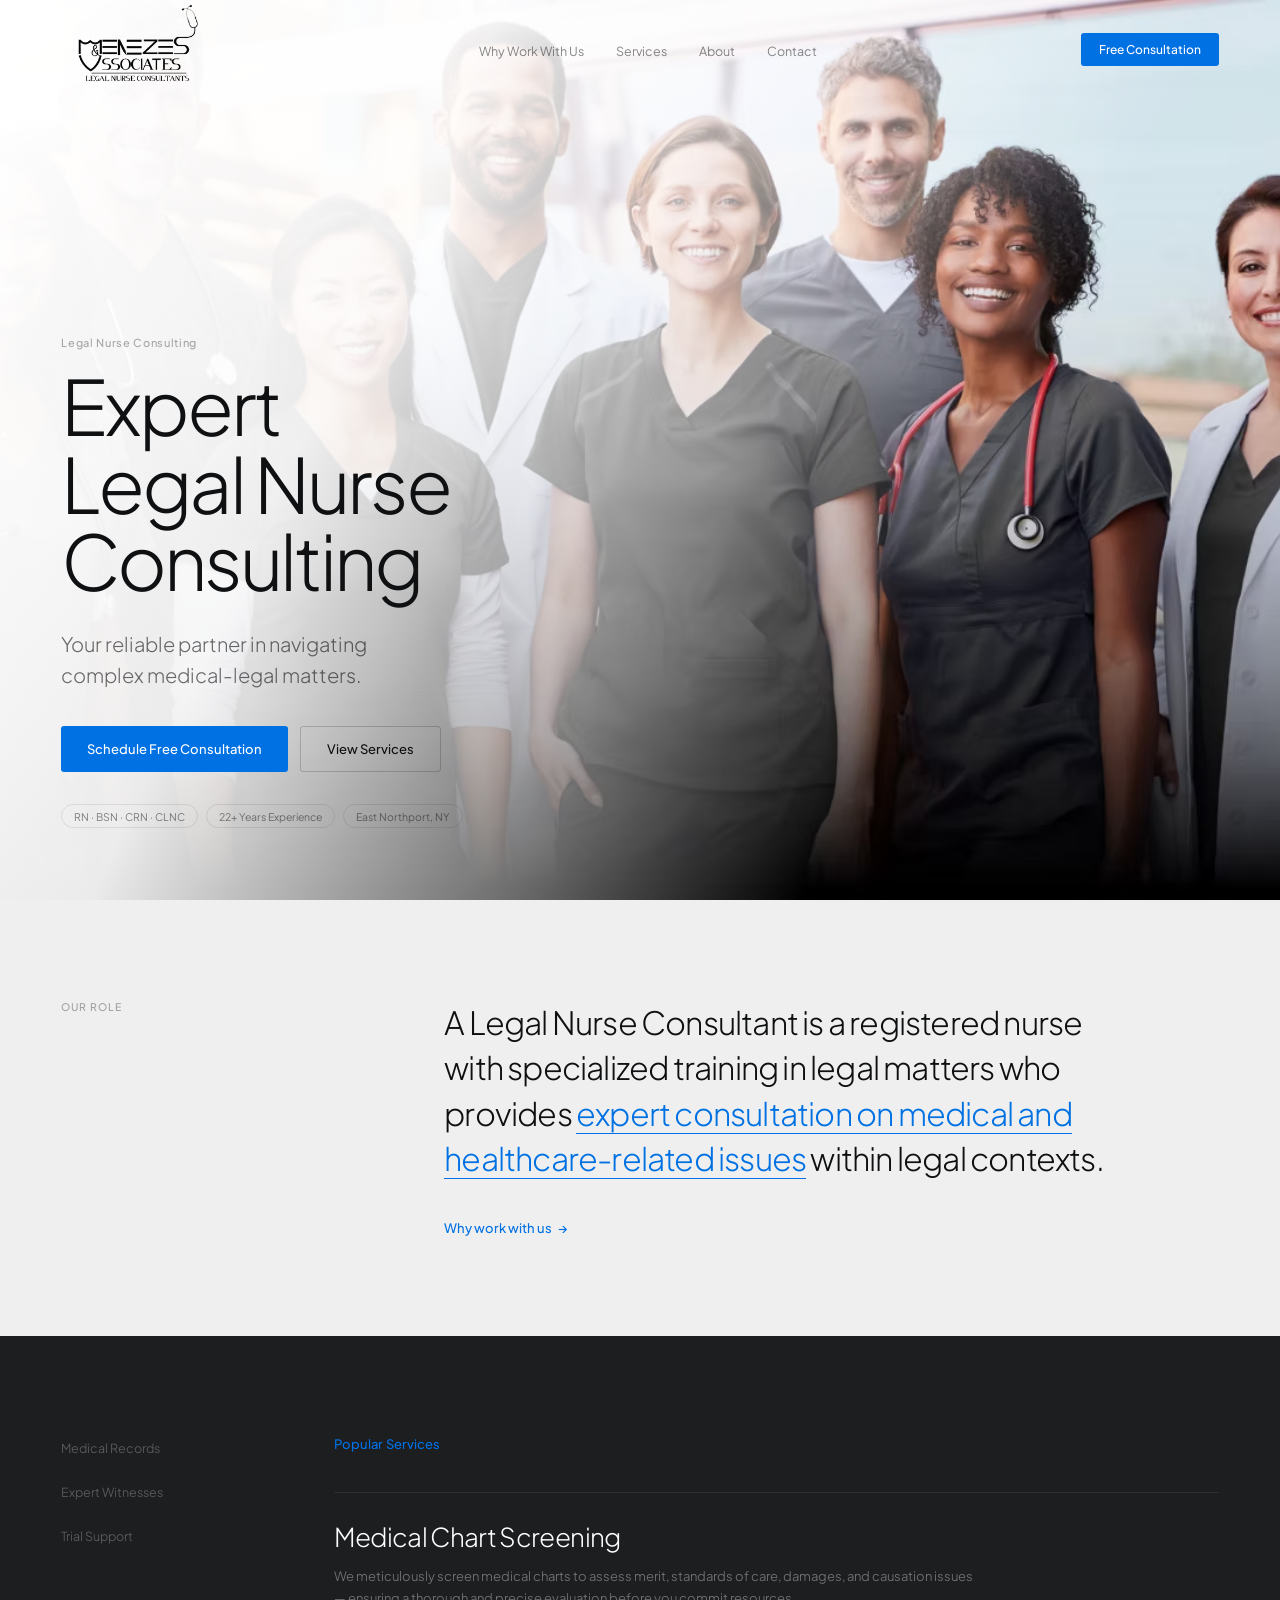
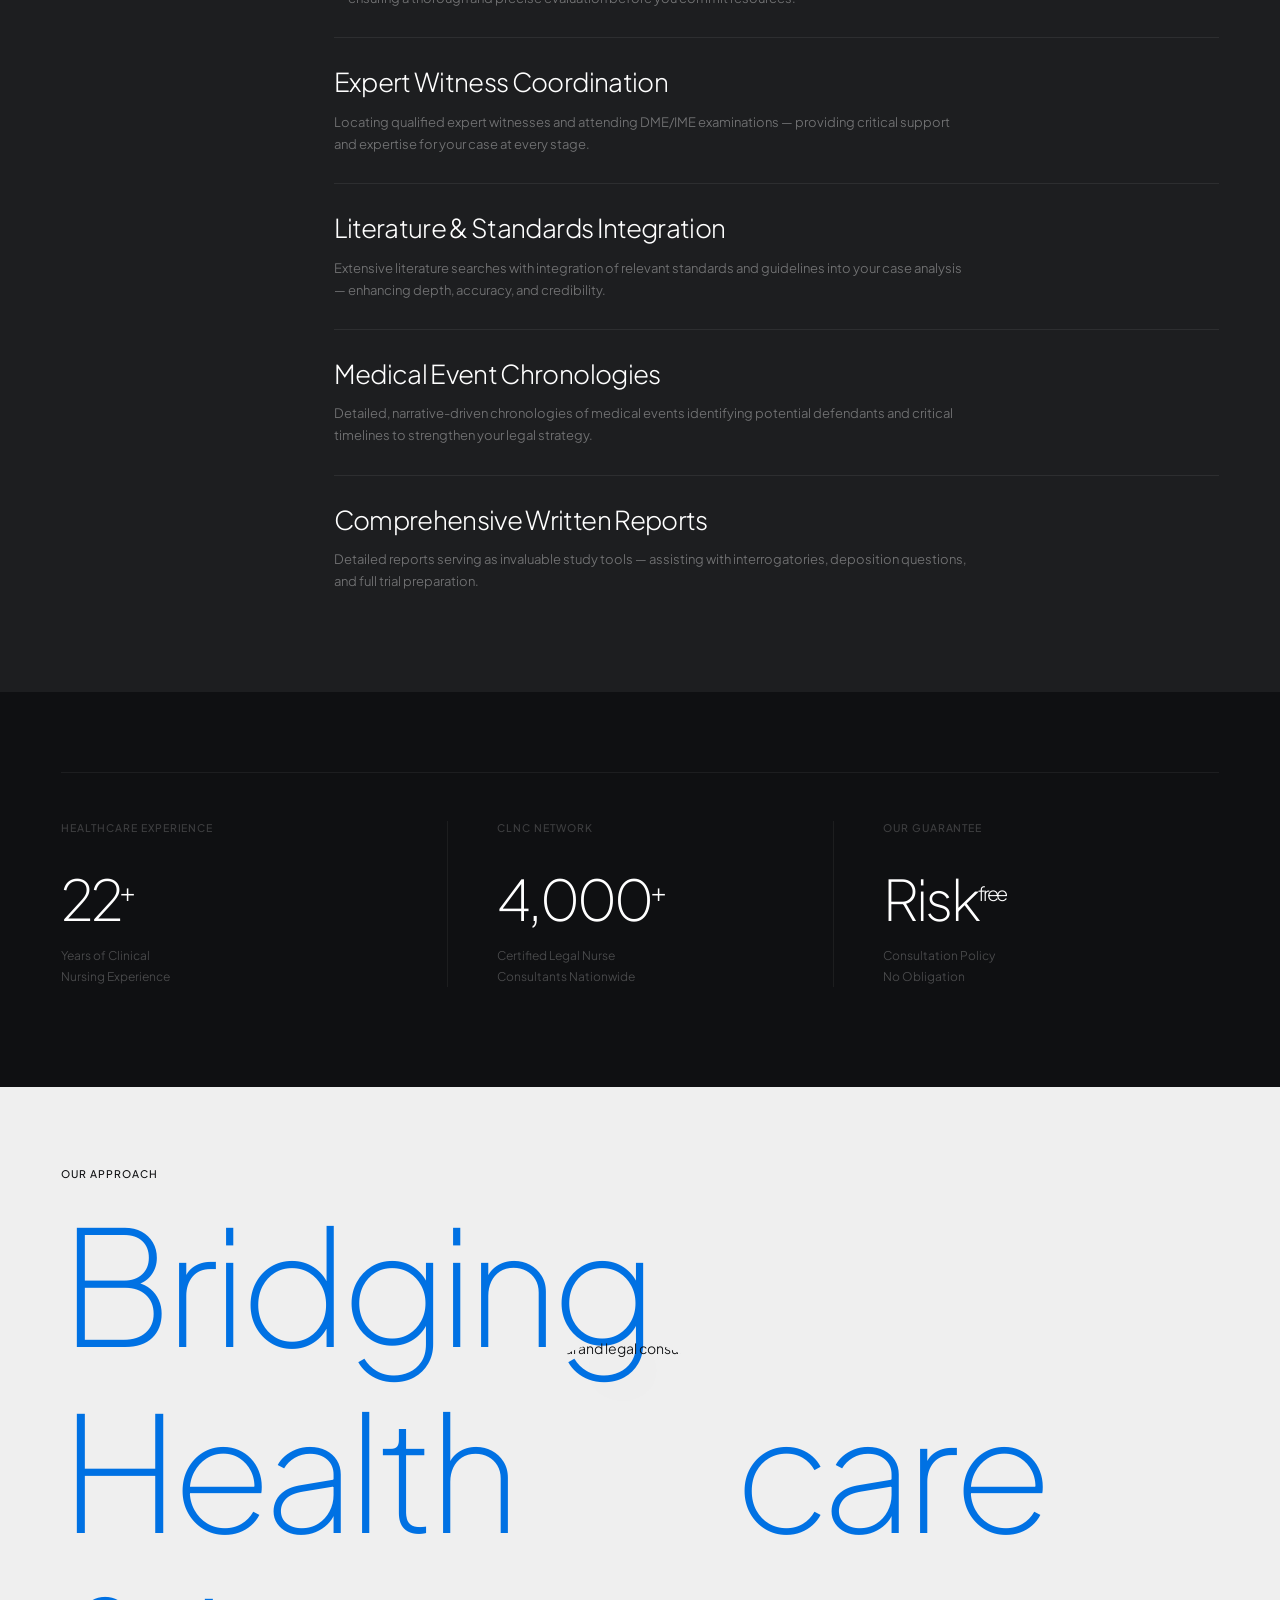
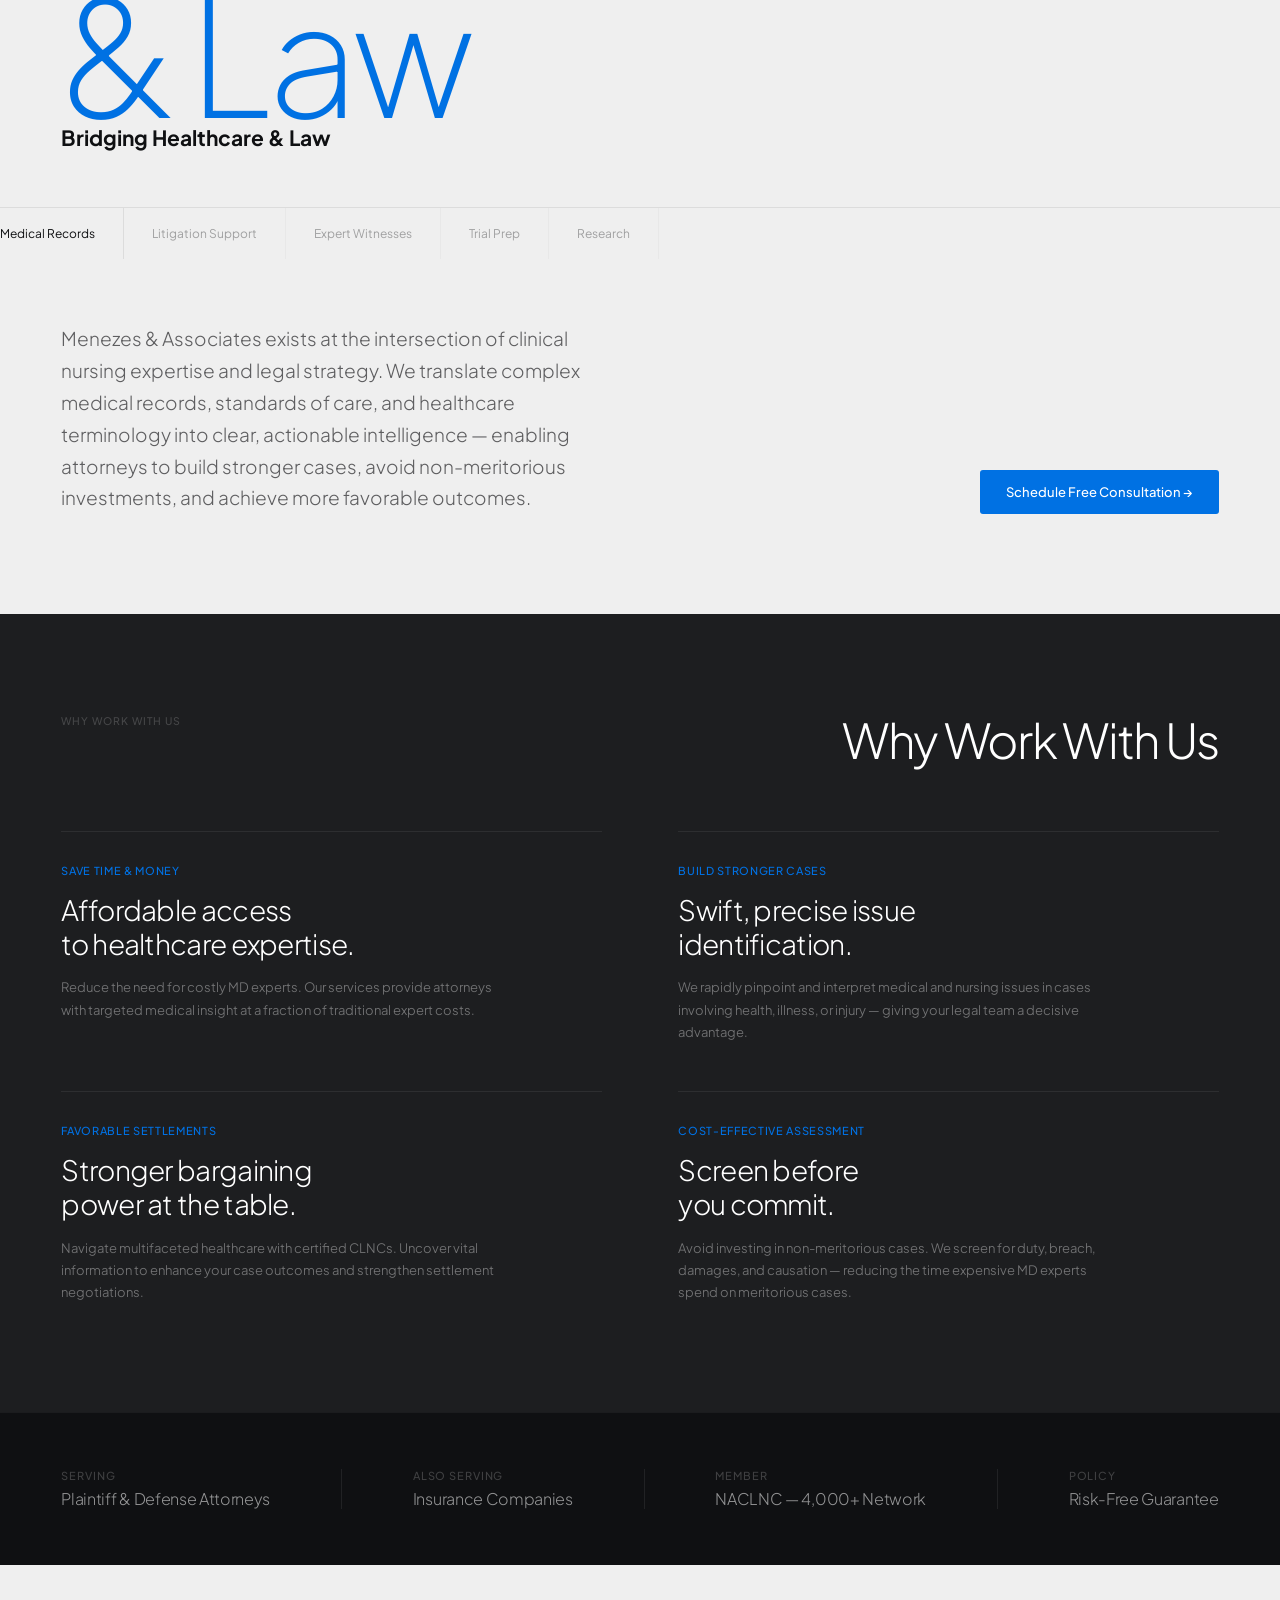
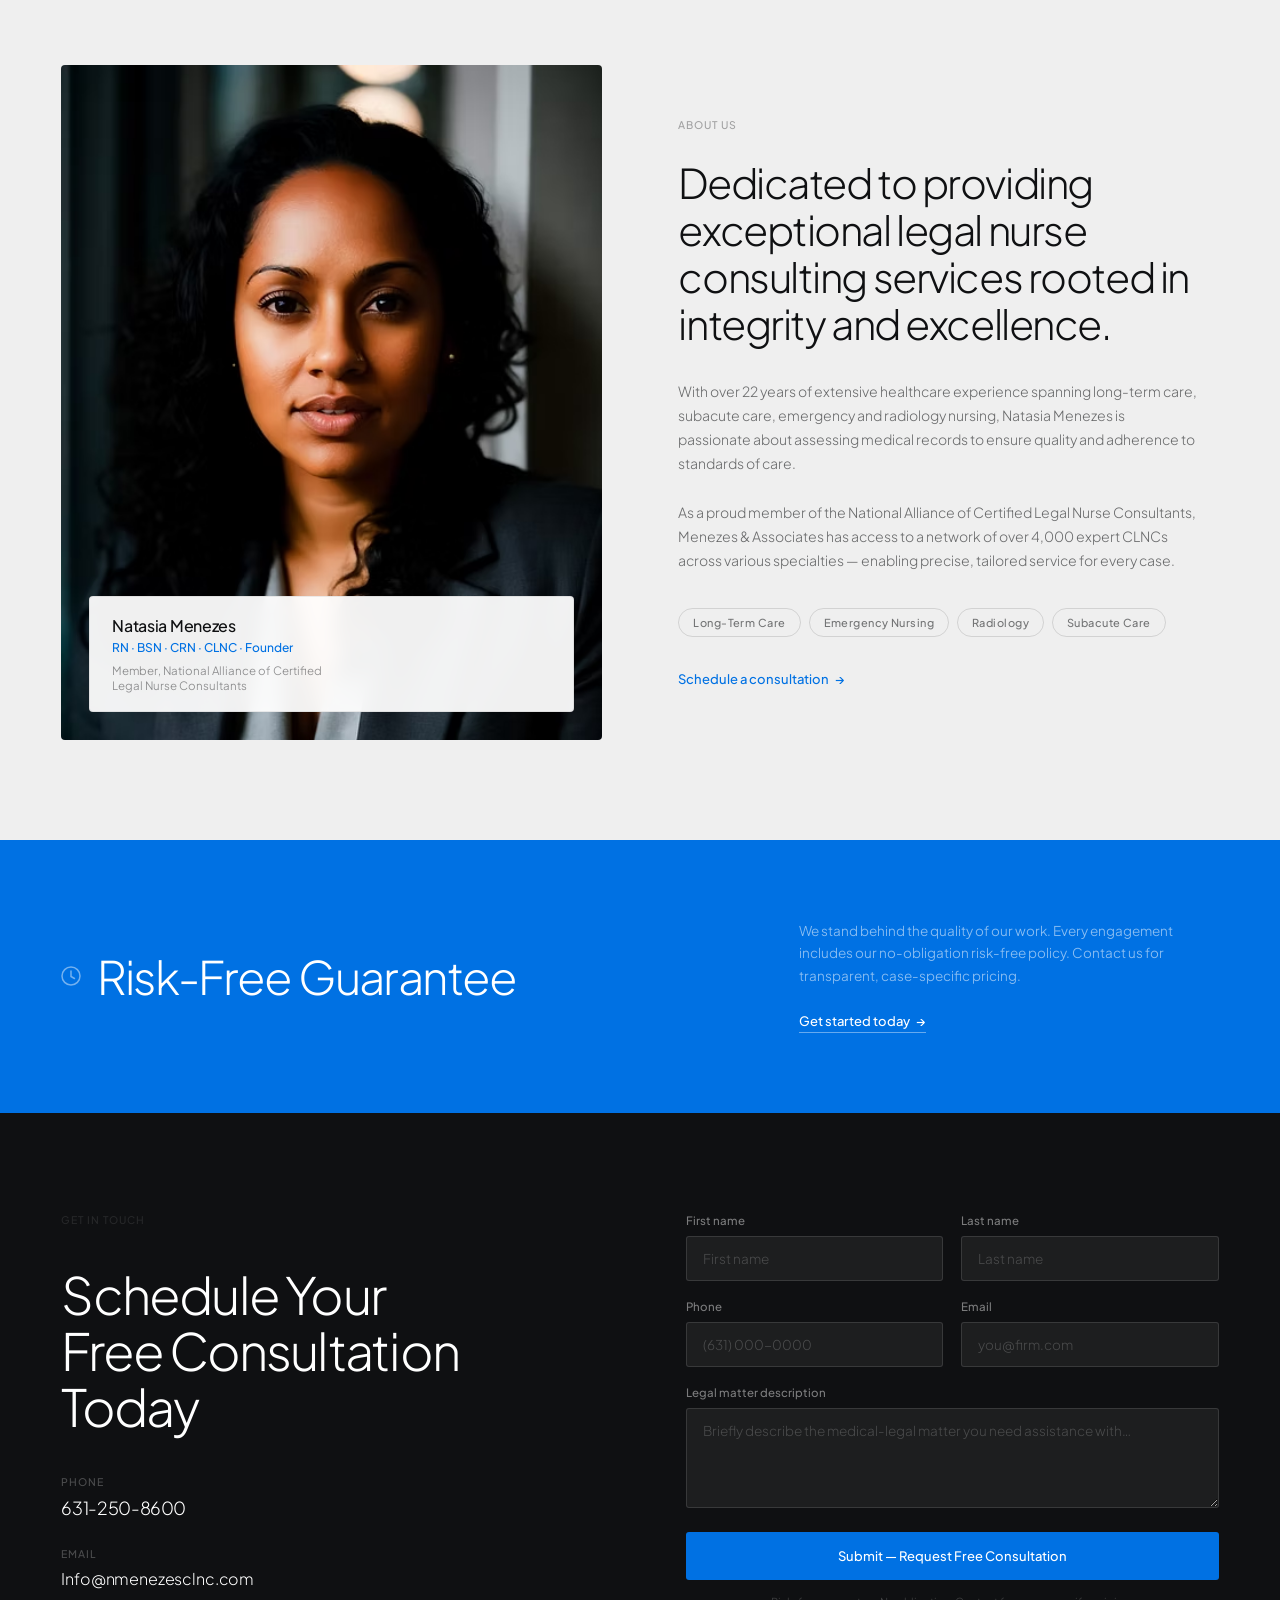
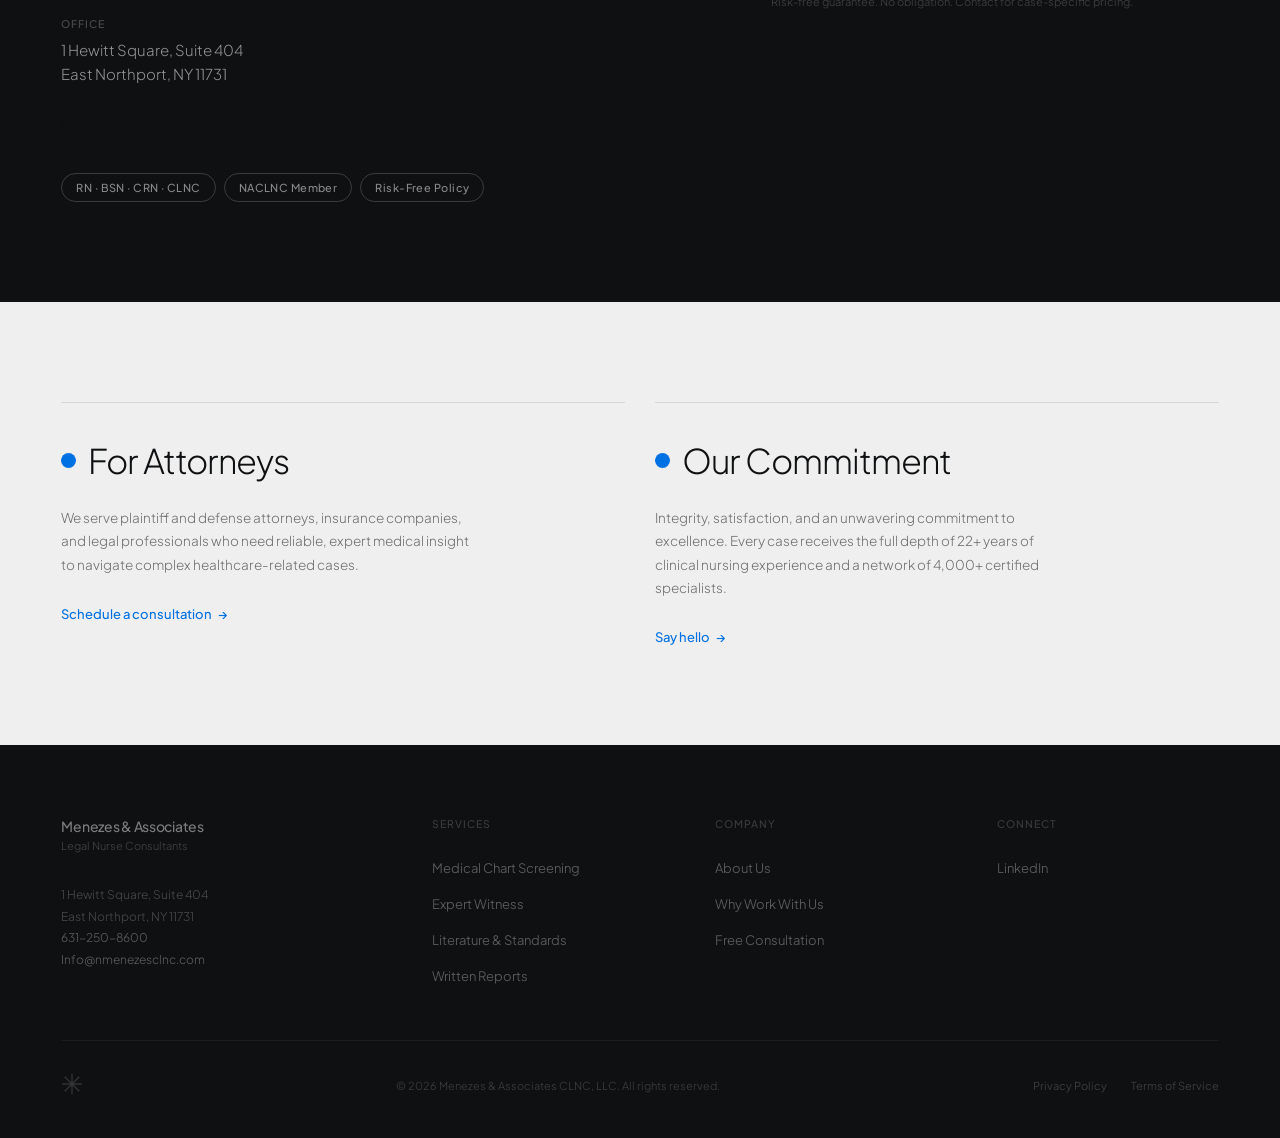
==== commit 981d7b32: "update folders" ====
--- a/nmenezes/index.html
+++ b/nmenezes/index.html
@@ -881,7 +881,7 @@
           style="display:grid;grid-template-columns:repeat(3,1fr);gap:0;border-top:1px solid rgba(255,255,255,.06);padding-top:4.8rem;">
 
           <div class="reveal stat-col" style="padding-right:calc(var(--outer)*.8);">
-            <p class="section-label" style="color:rgba(255,255,255,.28);margin-bottom:3.6rem;">Healthcare Experience</p>
+            <p class="section-label" style="color:rgba(255,255,255,.55);margin-bottom:3.6rem;">Healthcare Experience</p>
             <p
               style="font-size:clamp(3.2rem,4.5vw,5.6rem);font-weight:200;letter-spacing:-.05em;line-height:1;color:var(--color-white);">
               22<sup style="font-size:.45em;vertical-align:super;font-weight:300;">+</sup></p>
@@ -891,7 +891,7 @@
 
           <div class="reveal stat-col"
             style="--delay:80ms;padding-left:calc(var(--outer)*.8);padding-right:calc(var(--outer)*.8);">
-            <p class="section-label" style="color:rgba(255,255,255,.28);margin-bottom:3.6rem;">CLNC Network</p>
+            <p class="section-label" style="color:rgba(255,255,255,.55);margin-bottom:3.6rem;">CLNC Network</p>
             <p
               style="font-size:clamp(3.2rem,4.5vw,5.6rem);font-weight:200;letter-spacing:-.05em;line-height:1;color:var(--color-white);">
               4,000<sup style="font-size:.45em;vertical-align:super;font-weight:300;">+</sup></p>
@@ -900,7 +900,7 @@
           </div>
 
           <div class="reveal stat-col" style="--delay:160ms;padding-left:calc(var(--outer)*.8);">
-            <p class="section-label" style="color:rgba(255,255,255,.28);margin-bottom:3.6rem;">Our Guarantee</p>
+            <p class="section-label" style="color:rgba(255,255,255,.55);margin-bottom:3.6rem;">Our Guarantee</p>
             <p
               style="font-size:clamp(3.2rem,4.5vw,5.6rem);font-weight:200;letter-spacing:-.05em;line-height:1;color:var(--color-white);">
               Risk<sup style="font-size:.35em;vertical-align:super;font-weight:300;">free</sup></p>
@@ -945,11 +945,16 @@
       <!-- Approach tabs -->
       <div class="tab-bar reveal" style="margin-top:5.6rem;--delay:140ms;" role="tablist"
         aria-label="Approach categories">
-        <button class="tab-btn active" role="tab" aria-selected="true">Medical Records</button>
-        <button class="tab-btn" role="tab" aria-selected="false">Litigation Support</button>
-        <button class="tab-btn" role="tab" aria-selected="false">Expert Witnesses</button>
-        <button class="tab-btn" role="tab" aria-selected="false">Trial Prep</button>
-        <button class="tab-btn" role="tab" aria-selected="false">Research</button>
+        <button class="tab-btn active" role="tab" aria-selected="true" aria-controls="tab-medical-records"
+          data-tab="tab-medical-records">Medical Records</button>
+        <button class="tab-btn" role="tab" aria-selected="false" aria-controls="tab-litigation"
+          data-tab="tab-litigation">Litigation Support</button>
+        <button class="tab-btn" role="tab" aria-selected="false" aria-controls="tab-expert-witnesses"
+          data-tab="tab-expert-witnesses">Expert Witnesses</button>
+        <button class="tab-btn" role="tab" aria-selected="false" aria-controls="tab-trial-prep"
+          data-tab="tab-trial-prep">Trial Prep</button>
+        <button class="tab-btn" role="tab" aria-selected="false" aria-controls="tab-research"
+          data-tab="tab-research">Research</button>
       </div>
     </section>
 
@@ -957,19 +962,76 @@
          APPROACH DESCRIPTION
          ==================================================================== -->
     <section style="background-color:var(--color-greyLight);padding:6.4rem 0 10rem;">
-      <div class="wrap g-approach-desc"
-        style="display:grid;grid-template-columns:1fr 1fr;gap:calc(2.4vw * 2.5);align-items:end;max-width:1800px;">
-        <p class="reveal"
-          style="font-size:clamp(1.4rem,1.75vw,1.9rem);font-weight:300;line-height:1.68;color:rgba(15,16,18,.65);max-width:55rem;">
-          Menezes &amp; Associates exists at the intersection of clinical nursing expertise and legal strategy. We
-          translate complex medical records, standards of care, and healthcare terminology into clear, actionable
-          intelligence — enabling attorneys to build stronger cases, avoid non-meritorious investments, and achieve more
-          favorable outcomes.
-        </p>
-        <div class="reveal approach-cta-wrap"
-          style="--delay:80ms;display:flex;justify-content:flex-end;align-items:flex-end;">
-          <a href="#contact" class="btn-blue">Schedule Free Consultation →</a>
-        </div>
+      <div class="wrap" style="max-width:1800px;">
+
+        <div id="tab-medical-records" role="tabpanel" class="tab-panel g-approach-desc"
+          style="display:grid;grid-template-columns:1fr 1fr;gap:calc(2.4vw * 2.5);align-items:end;">
+          <p class="reveal"
+            style="font-size:clamp(1.4rem,1.75vw,1.9rem);font-weight:300;line-height:1.68;color:rgba(15,16,18,.65);max-width:55rem;">
+            Menezes &amp; Associates exists at the intersection of clinical nursing expertise and legal strategy. We
+            translate complex medical records, standards of care, and healthcare terminology into clear, actionable
+            intelligence — enabling attorneys to build stronger cases, avoid non-meritorious investments, and achieve
+            more
+            favorable outcomes.
+          </p>
+          <div class="reveal approach-cta-wrap"
+            style="--delay:80ms;display:flex;justify-content:flex-end;align-items:flex-end;">
+            <a href="#contact" class="btn-blue">Schedule Free Consultation →</a>
+          </div>
+        </div>
+
+        <div id="tab-litigation" role="tabpanel" class="tab-panel g-approach-desc"
+          style="display:none;grid-template-columns:1fr 1fr;gap:calc(2.4vw * 2.5);align-items:end;">
+          <p
+            style="font-size:clamp(1.4rem,1.75vw,1.9rem);font-weight:300;line-height:1.68;color:rgba(15,16,18,.65);max-width:55rem;">
+            From interrogatories to depositions, we provide comprehensive written reports and expert documentation that
+            become indispensable tools throughout your litigation process. Our support ensures your legal team has
+            precise, medically-grounded material at every stage of the case.
+          </p>
+          <div class="approach-cta-wrap" style="display:flex;justify-content:flex-end;align-items:flex-end;">
+            <a href="#contact" class="btn-blue">Schedule Free Consultation →</a>
+          </div>
+        </div>
+
+        <div id="tab-expert-witnesses" role="tabpanel" class="tab-panel g-approach-desc"
+          style="display:none;grid-template-columns:1fr 1fr;gap:calc(2.4vw * 2.5);align-items:end;">
+          <p
+            style="font-size:clamp(1.4rem,1.75vw,1.9rem);font-weight:300;line-height:1.68;color:rgba(15,16,18,.65);max-width:55rem;">
+            We identify and coordinate qualified expert witnesses suited to the specific demands of your case — from
+            locating the right specialty to attending DME and IME examinations. Our network of 4,000+ CLNCs nationwide
+            ensures you always have access to the right expertise at the right time.
+          </p>
+          <div class="approach-cta-wrap" style="display:flex;justify-content:flex-end;align-items:flex-end;">
+            <a href="#contact" class="btn-blue">Schedule Free Consultation →</a>
+          </div>
+        </div>
+
+        <div id="tab-trial-prep" role="tabpanel" class="tab-panel g-approach-desc"
+          style="display:none;grid-template-columns:1fr 1fr;gap:calc(2.4vw * 2.5);align-items:end;">
+          <p
+            style="font-size:clamp(1.4rem,1.75vw,1.9rem);font-weight:300;line-height:1.68;color:rgba(15,16,18,.65);max-width:55rem;">
+            Our trial preparation services give attorneys fully organized medical case summaries, clinical narrative
+            timelines, and targeted deposition question sets. We work alongside your team to ensure every medical detail
+            is court-ready, clearly communicated, and built to withstand cross-examination.
+          </p>
+          <div class="approach-cta-wrap" style="display:flex;justify-content:flex-end;align-items:flex-end;">
+            <a href="#contact" class="btn-blue">Schedule Free Consultation →</a>
+          </div>
+        </div>
+
+        <div id="tab-research" role="tabpanel" class="tab-panel g-approach-desc"
+          style="display:none;grid-template-columns:1fr 1fr;gap:calc(2.4vw * 2.5);align-items:end;">
+          <p
+            style="font-size:clamp(1.4rem,1.75vw,1.9rem);font-weight:300;line-height:1.68;color:rgba(15,16,18,.65);max-width:55rem;">
+            We conduct extensive literature searches and integrate relevant medical standards, clinical guidelines, and
+            peer-reviewed research directly into your case analysis. Our research enhances depth, accuracy, and
+            scientific credibility — giving your legal arguments an authoritative, evidence-based foundation.
+          </p>
+          <div class="approach-cta-wrap" style="display:flex;justify-content:flex-end;align-items:flex-end;">
+            <a href="#contact" class="btn-blue">Schedule Free Consultation →</a>
+          </div>
+        </div>
+
       </div>
     </section>
 
@@ -981,7 +1043,7 @@
 
         <div
           style="display:flex;align-items:flex-start;justify-content:space-between;flex-wrap:wrap;gap:2.4rem;margin-bottom:6.4rem;">
-          <p class="section-label" style="color:rgba(255,255,255,.28);">Why Work With Us</p>
+          <p class="section-label" style="color:rgba(255,255,255,.5);">Why Work With Us</p>
           <h2 id="why-heading" class="reveal"
             style="font-size:clamp(2.6rem,3.8vw,4.8rem);font-weight:300;letter-spacing:-.035em;line-height:1.1;color:var(--color-white);max-width:56rem;">
             Why Work With Us
@@ -1338,7 +1400,7 @@
 
         <!-- Services -->
         <nav aria-label="Footer services">
-          <p class="section-label" style="color:rgba(255,255,255,.2);margin-bottom:2.8rem;">Services</p>
+          <p class="section-label" style="color:rgba(255,255,255,.5);margin-bottom:2.8rem;">Services</p>
           <ul style="display:flex;flex-direction:column;gap:1.8rem;">
             <li><a href="#services" style="font-size:1.3rem;color:rgba(255,255,255,.32);transition:color .18s;"
                 onmouseover="this.style.color='rgba(255,255,255,.8)'"
@@ -1357,7 +1419,7 @@
 
         <!-- Company -->
         <nav aria-label="Footer company">
-          <p class="section-label" style="color:rgba(255,255,255,.2);margin-bottom:2.8rem;">Company</p>
+          <p class="section-label" style="color:rgba(255,255,255,.5);margin-bottom:2.8rem;">Company</p>
           <ul style="display:flex;flex-direction:column;gap:1.8rem;">
             <li><a href="#about" style="font-size:1.3rem;color:rgba(255,255,255,.32);transition:color .18s;"
                 onmouseover="this.style.color='rgba(255,255,255,.8)'"
@@ -1373,11 +1435,11 @@
 
         <!-- Connect -->
         <nav aria-label="Footer connect">
-          <p class="section-label" style="color:rgba(255,255,255,.2);margin-bottom:2.8rem;">Connect</p>
+          <p class="section-label" style="color:rgba(255,255,255,.5);margin-bottom:2.8rem;">Connect</p>
           <ul style="display:flex;flex-direction:column;gap:1.8rem;">
             <li>
-              <a href="https://www.linkedin.com/in/natasia-menezes" target="_blank" rel="noopener noreferrer"
-                style="font-size:1.3rem;color:rgba(255,255,255,.32);transition:color .18s;"
+              <a href="https://www.linkedin.com/in/natasia-menezes-bsn-rn-crn-clnc-0201b0133/" target="_blank"
+                rel="noopener noreferrer" style="font-size:1.3rem;color:rgba(255,255,255,.32);transition:color .18s;"
                 onmouseover="this.style.color='rgba(255,255,255,.8)'"
                 onmouseout="this.style.color='rgba(255,255,255,.32)'">
                 LinkedIn
@@ -1464,8 +1526,12 @@
       btn.addEventListener('click', () => {
         btn.closest('.tab-bar').querySelectorAll('.tab-btn').forEach(b => {
           b.classList.remove('active'); b.setAttribute('aria-selected', 'false');
+          const panel = document.getElementById(b.dataset.tab);
+          if (panel) panel.style.display = 'none';
         });
         btn.classList.add('active'); btn.setAttribute('aria-selected', 'true');
+        const activePanel = document.getElementById(btn.dataset.tab);
+        if (activePanel) activePanel.style.display = 'grid';
       });
     });
 
